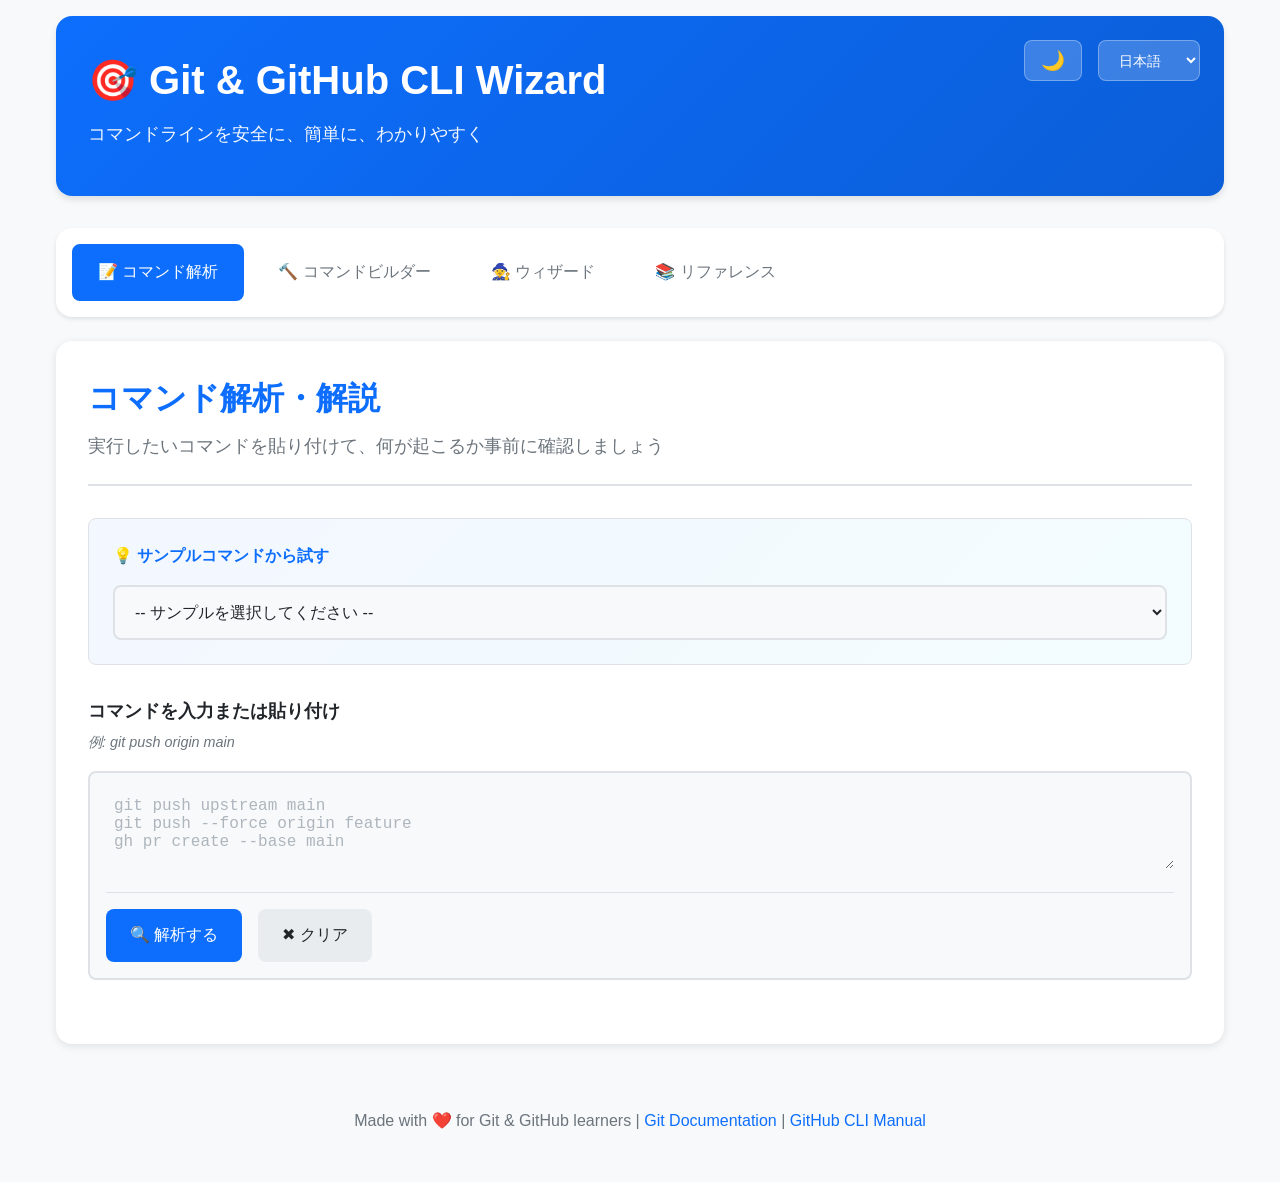
==== index.html @ 9a44020f "Add interactive filtering and navigation features - Implemented toggle button filters for command re" ====
<!DOCTYPE html>
<html lang="ja">
<head>
    <meta charset="UTF-8">
    <meta name="viewport" content="width=device-width, initial-scale=1.0">
    <meta name="description" content="Git & GitHub CLI の操作をビジュアルに学べるインタラクティブツール">
    <meta name="theme-color" content="#0d6efd">
    <meta name="apple-mobile-web-app-capable" content="yes">
    <meta name="apple-mobile-web-app-status-bar-style" content="default">
    <meta name="apple-mobile-web-app-title" content="Git Wizard">
    <title>Git & GitHub CLI Wizard - インタラクティブ学習ツール</title>
    <link rel="manifest" href="manifest.json">
    <link rel="stylesheet" href="css/styles.css">
</head>
<body>
    <div class="container">
        <!-- Header -->
        <header class="header">
            <h1>🎯 Git & GitHub CLI Wizard</h1>
            <p class="subtitle">コマンドラインを安全に、簡単に、わかりやすく</p>
            <div class="header-controls">
                <button id="themeToggle" class="icon-btn" title="ダークモード切替">🌙</button>
                <select id="languageSelect" class="lang-select">
                    <option value="ja">日本語</option>
                    <option value="en">English</option>
                </select>
            </div>
        </header>

        <!-- Tab Navigation -->
        <nav class="tabs">
            <button class="tab active" data-tab="analyzer">
                📝 コマンド解析
            </button>
            <button class="tab" data-tab="builder">
                🔨 コマンドビルダー
            </button>
            <button class="tab" data-tab="wizard">
                🧙 ウィザード
            </button>
            <button class="tab" data-tab="reference">
                📚 リファレンス
            </button>
        </nav>

        <!-- Content Sections -->
        <main class="main-content">
            <!-- Command Analyzer Section -->
            <section id="analyzer" class="tab-content active">
                <div class="section-header">
                    <h2>コマンド解析・解説</h2>
                    <p>実行したいコマンドを貼り付けて、何が起こるか事前に確認しましょう</p>
                </div>

                <!-- Sample Commands Selector -->
                <div class="sample-commands-section">
                    <label for="sampleCommandSelect" class="input-label">
                        <span class="label-text">💡 サンプルコマンドから試す</span>
                    </label>
                    <select id="sampleCommandSelect" class="select-input">
                        <option value="">-- サンプルを選択してください --</option>
                        <optgroup label="⚠️ 危険なコマンド（警告が表示されます）">
                            <option value="git push upstream main">git push upstream main（Fork元への誤Push）</option>
                            <option value="git push --force origin main">git push --force origin main（強制プッシュ）</option>
                            <option value="git reset --hard HEAD~5">git reset --hard HEAD~5（履歴の破壊）</option>
                            <option value="git clean -fdx">git clean -fdx（ファイルの削除）</option>
                            <option value="git push origin master --force">git push origin master --force（masterへの強制プッシュ）</option>
                        </optgroup>
                        <optgroup label="🟡 注意が必要なコマンド">
                            <option value="git commit --amend">git commit --amend（コミットの修正）</option>
                            <option value="git rebase -i HEAD~3">git rebase -i HEAD~3（履歴の書き換え）</option>
                            <option value="git push origin main">git push origin main（mainへのプッシュ）</option>
                            <option value="git merge feature-branch">git merge feature-branch（マージ）</option>
                        </optgroup>
                        <optgroup label="🟢 安全なコマンド">
                            <option value="git status">git status（状態確認）</option>
                            <option value="git log --oneline --graph">git log --oneline --graph（履歴表示）</option>
                            <option value="git diff">git diff（変更確認）</option>
                            <option value="git remote -v">git remote -v（リモート確認）</option>
                            <option value="git fetch origin">git fetch origin（リモート取得）</option>
                        </optgroup>
                        <optgroup label="🐙 GitHub CLI コマンド">
                            <option value="gh pr create --base main">gh pr create --base main（PR作成）</option>
                            <option value="gh pr list">gh pr list（PR一覧）</option>
                            <option value="gh repo fork owner/repo">gh repo fork owner/repo（リポジトリFork）</option>
                            <option value="gh issue create --title &quot;Bug&quot;">gh issue create --title "Bug"（Issue作成）</option>
                        </optgroup>
                        <optgroup label="🌿 ブランチ操作">
                            <option value="git checkout -b feature/new-feature">git checkout -b feature/new-feature（ブランチ作成）</option>
                            <option value="git switch main">git switch main（ブランチ切替）</option>
                            <option value="git branch -d old-feature">git branch -d old-feature（ブランチ削除）</option>
                            <option value="git branch -D unmerged-branch">git branch -D unmerged-branch（強制削除）</option>
                        </optgroup>
                        <optgroup label="🔄 リモート同期">
                            <option value="git pull origin main">git pull origin main（リモートから取得）</option>
                            <option value="git fetch upstream">git fetch upstream（Upstream取得）</option>
                            <option value="git merge upstream/main">git merge upstream/main（Upstreamマージ）</option>
                            <option value="git push origin feature-branch">git push origin feature-branch（ブランチプッシュ）</option>
                        </optgroup>
                    </select>
                </div>

                <div class="input-section">
                    <label for="commandInput" class="input-label">
                        <span class="label-text">コマンドを入力または貼り付け</span>
                        <span class="label-hint">例: git push origin main</span>
                    </label>
                    <div class="command-input-wrapper">
                        <textarea
                            id="commandInput"
                            class="command-input"
                            placeholder="git push upstream main&#10;git push --force origin feature&#10;gh pr create --base main"
                            rows="3"
                        ></textarea>
                        <div class="input-actions">
                            <button id="analyzeBtn" class="btn btn-primary">
                                🔍 解析する
                            </button>
                            <button id="clearBtn" class="btn btn-secondary">
                                ✖ クリア
                            </button>
                        </div>
                    </div>
                </div>

                <!-- Analysis Results -->
                <div id="analysisResults" class="analysis-results hidden">
                    <!-- Warning Section -->
                    <div id="warningSection" class="warning-section hidden">
                        <!-- Warnings will be dynamically inserted here -->
                    </div>

                    <!-- Explanation Section -->
                    <div id="explanationSection" class="explanation-section">
                        <h3>💡 コマンド解説</h3>
                        <div id="explanationContent" class="explanation-content">
                            <!-- Explanation will be dynamically inserted here -->
                        </div>
                    </div>

                    <!-- Danger Level -->
                    <div id="dangerSection" class="danger-section">
                        <h3>⚠️ 危険度評価</h3>
                        <div id="dangerContent" class="danger-content">
                            <!-- Danger level will be dynamically inserted here -->
                        </div>
                    </div>

                    <!-- Alternatives Section -->
                    <div id="alternativesSection" class="alternatives-section hidden">
                        <h3>✨ より良い方法</h3>
                        <div id="alternativesContent" class="alternatives-content">
                            <!-- Alternatives will be dynamically inserted here -->
                        </div>
                    </div>

                    <!-- Undo Section -->
                    <div id="undoSection" class="undo-section hidden">
                        <h3>↩️ 元に戻す方法</h3>
                        <div id="undoContent" class="undo-content">
                            <!-- Undo instructions will be dynamically inserted here -->
                        </div>
                    </div>
                </div>
            </section>

            <!-- Command Builder Section -->
            <section id="builder" class="tab-content">
                <div class="section-header">
                    <h2>コマンドビルダー</h2>
                    <p>やりたいことを選んで、必要な情報を入力するだけでコマンドを生成</p>
                </div>

                <div class="builder-section">
                    <!-- Quick Select Dropdown (従来のまま残す) -->
                    <div class="quick-select-section">
                        <h3>🚀 クイック選択</h3>
                        <p class="section-hint">よく使うコマンドを素早く生成</p>
                        <div class="scenario-selector">
                        <label for="scenarioSelect" class="input-label">
                            <span class="label-text">何をしたいですか？</span>
                        </label>
                        <select id="scenarioSelect" class="select-input">
                            <option value="">-- シナリオを選択 --</option>
                            <optgroup label="📁 リポジトリ操作">
                                <option value="init">新しいリポジトリを作成</option>
                                <option value="clone">リポジトリをクローン</option>
                                <option value="fork">リポジトリをフォーク</option>
                            </optgroup>
                            <optgroup label="💾 変更の保存">
                                <option value="add">ファイルをステージング</option>
                                <option value="commit">変更をコミット</option>
                                <option value="push">リモートにプッシュ</option>
                            </optgroup>
                            <optgroup label="🌿 ブランチ操作">
                                <option value="branch-create">新しいブランチを作成</option>
                                <option value="branch-switch">ブランチを切り替え</option>
                                <option value="branch-delete">ブランチを削除</option>
                                <option value="merge">ブランチをマージ</option>
                            </optgroup>
                            <optgroup label="🔄 同期・更新">
                                <option value="pull">リモートから取得</option>
                                <option value="fetch">変更を確認</option>
                                <option value="sync-fork">フォークを同期</option>
                            </optgroup>
                            <optgroup label="🔍 確認・調査">
                                <option value="status">現在の状態を確認</option>
                                <option value="log">コミット履歴を表示</option>
                                <option value="diff">変更内容を確認</option>
                                <option value="remote">リモートを確認</option>
                            </optgroup>
                            <optgroup label="🎯 GitHub操作 (gh)">
                                <option value="pr-create">Pull Requestを作成</option>
                                <option value="pr-list">Pull Requestを一覧表示</option>
                                <option value="issue-create">Issueを作成</option>
                                <option value="issue-list">Issueを一覧表示</option>
                            </optgroup>
                        </select>
                    </div>

                    <div id="parameterForm" class="parameter-form hidden">
                        <!-- Dynamic form fields will be inserted here -->
                    </div>

                    <div id="generatedCommand" class="generated-command hidden">
                        <h3>生成されたコマンド</h3>
                        <div class="command-output">
                            <code id="commandOutput"></code>
                            <button id="copyCommandBtn" class="btn btn-icon" title="コピー">
                                📋
                            </button>
                        </div>
                        <div class="command-explanation" id="builderExplanation">
                            <!-- Command explanation will be inserted here -->
                        </div>
                    </div>
                </div>
            </section>

            <!-- Wizard Section -->
            <section id="wizard" class="tab-content">
                <div class="section-header">
                    <h2>ステップバイステップ ウィザード</h2>
                    <p>初めてでも安心。順を追ってガイドします</p>
                </div>

                <div class="wizard-section">
                    <div class="wizard-selector">
                        <h3>学習コースを選択</h3>
                        <div class="wizard-cards">
                            <div class="wizard-card" data-wizard="first-repo">
                                <div class="wizard-icon">🎯</div>
                                <h4>初めてのリポジトリ</h4>
                                <p>リポジトリ作成から最初のプッシュまで</p>
                                <span class="difficulty beginner">初級</span>
                            </div>
                            <div class="wizard-card" data-wizard="branch-workflow">
                                <div class="wizard-icon">🌿</div>
                                <h4>ブランチワークフロー</h4>
                                <p>ブランチを使った開発の流れ</p>
                                <span class="difficulty intermediate">中級</span>
                            </div>
                            <div class="wizard-card" data-wizard="fork-contribute">
                                <div class="wizard-icon">🤝</div>
                                <h4>OSSコントリビュート</h4>
                                <p>Forkからプルリクエストまで</p>
                                <span class="difficulty intermediate">中級</span>
                            </div>
                            <div class="wizard-card" data-wizard="conflict-resolve">
                                <div class="wizard-icon">⚔️</div>
                                <h4>コンフリクト解決</h4>
                                <p>マージコンフリクトの対処法</p>
                                <span class="difficulty advanced">上級</span>
                            </div>
                        </div>
                    </div>

                    <div id="wizardContent" class="wizard-content hidden">
                        <!-- Wizard steps will be dynamically inserted here -->
                    </div>
                </div>
            </section>

            <!-- Reference Section -->
            <section id="reference" class="tab-content">
                <div class="section-header">
                    <h2>コマンドリファレンス</h2>
                    <p>よく使うコマンドをカテゴリ別に検索</p>
                </div>

                <div class="reference-section">
                    <div class="search-box">
                        <input
                            type="text"
                            id="referenceSearch"
                            class="search-input"
                            placeholder="コマンドを検索... (例: push, commit, branch)"
                        >
                        <span class="search-icon">🔍</span>
                    </div>

                    <!-- Filter Buttons -->
                    <div class="filter-section">
                        <div class="filter-group">
                            <h4>📂 カテゴリで絞り込み</h4>
                            <div class="filter-buttons" id="categoryFilters">
                                <button class="filter-btn active" data-category="all">すべて</button>
                                <button class="filter-btn" data-category="info">🔍 情報確認</button>
                                <button class="filter-btn" data-category="staging">📦 ステージング</button>
                                <button class="filter-btn" data-category="commit">💾 コミット</button>
                                <button class="filter-btn" data-category="remote">☁️ リモート</button>
                                <button class="filter-btn" data-category="branch">🌿 ブランチ</button>
                                <button class="filter-btn" data-category="history">📜 履歴操作</button>
                                <button class="filter-btn" data-category="github">🐙 GitHub</button>
                            </div>
                        </div>

                        <div class="filter-group">
                            <h4>⚠️ 危険度で絞り込み</h4>
                            <div class="filter-buttons" id="dangerFilters">
                                <button class="filter-btn active" data-danger="all">すべて</button>
                                <button class="filter-btn" data-danger="safe">🟢 安全</button>
                                <button class="filter-btn" data-danger="caution">🟡 注意</button>
                                <button class="filter-btn" data-danger="warning">🔴 危険</button>
                                <button class="filter-btn" data-danger="critical">⛔ 非常に危険</button>
                            </div>
                        </div>
                    </div>

                    <div id="referenceContent" class="reference-content">
                        <!-- Reference content will be dynamically inserted here -->
                    </div>
                </div>
            </section>
        </main>

        <!-- Footer -->
        <footer class="footer">
            <p>
                Made with ❤️ for Git & GitHub learners |
                <a href="https://git-scm.com/doc" target="_blank">Git Documentation</a> |
                <a href="https://cli.github.com/manual/" target="_blank">GitHub CLI Manual</a>
            </p>
        </footer>
    </div>

    <!-- Scroll to Top Button -->
    <button id="scrollToTopBtn" class="scroll-to-top" title="トップへ戻る">
        ↑
    </button>

    <!-- Scripts -->
    <script src="js/command-database.js"></script>
    <script src="js/command-analyzer.js"></script>
    <script src="js/wizard-data.js"></script>
    <script src="js/git-github-concepts.js"></script>
    <script src="js/app.js"></script>

    <!-- Service Worker Registration -->
    <script>
        // Service Worker registration for PWA
        if ('serviceWorker' in navigator) {
            window.addEventListener('load', () => {
                navigator.serviceWorker.register('/service-worker.js')
                    .then((registration) => {
                        console.log('[PWA] Service Worker registered successfully:', registration.scope);
                    })
                    .catch((error) => {
                        console.log('[PWA] Service Worker registration failed:', error);
                    });
            });
        }
    </script>
</body>
</html>
---- css/styles.css ----
/* =====================================
   CSS Variables & Theme
   ===================================== */
:root {
    /* Light Theme Colors */
    --bg-primary: #ffffff;
    --bg-secondary: #f8f9fa;
    --bg-tertiary: #e9ecef;
    --text-primary: #212529;
    --text-secondary: #6c757d;
    --text-tertiary: #adb5bd;
    --border-color: #dee2e6;
    --shadow: rgba(0, 0, 0, 0.1);

    /* Accent Colors */
    --color-primary: #0d6efd;
    --color-primary-hover: #0b5ed7;
    --color-success: #198754;
    --color-warning: #ffc107;
    --color-danger: #dc3545;
    --color-info: #0dcaf0;

    /* Danger Levels */
    --danger-safe: #d1e7dd;
    --danger-safe-border: #198754;
    --danger-caution: #fff3cd;
    --danger-caution-border: #ffc107;
    --danger-warning: #f8d7da;
    --danger-warning-border: #dc3545;
    --danger-critical: #f8d7da;
    --danger-critical-border: #842029;

    /* Spacing */
    --spacing-xs: 0.25rem;
    --spacing-sm: 0.5rem;
    --spacing-md: 1rem;
    --spacing-lg: 1.5rem;
    --spacing-xl: 2rem;
    --spacing-xxl: 3rem;

    /* Border Radius */
    --radius-sm: 0.25rem;
    --radius-md: 0.5rem;
    --radius-lg: 1rem;

    /* Transitions */
    --transition-fast: 0.15s ease;
    --transition-normal: 0.3s ease;
}

/* Dark Theme */
body.dark-theme {
    --bg-primary: #1a1a1a;
    --bg-secondary: #2d2d2d;
    --bg-tertiary: #404040;
    --text-primary: #f8f9fa;
    --text-secondary: #adb5bd;
    --text-tertiary: #6c757d;
    --border-color: #495057;
    --shadow: rgba(0, 0, 0, 0.3);

    --danger-safe: #1a3d2e;
    --danger-caution: #3d3420;
    --danger-warning: #3d2026;
    --danger-critical: #4a1a1a;
}

/* =====================================
   Base Styles
   ===================================== */
* {
    margin: 0;
    padding: 0;
    box-sizing: border-box;
}

body {
    font-family: -apple-system, BlinkMacSystemFont, 'Segoe UI', 'Roboto', 'Oxygen',
        'Ubuntu', 'Cantarell', 'Fira Sans', 'Droid Sans', 'Helvetica Neue', sans-serif;
    background-color: var(--bg-secondary);
    color: var(--text-primary);
    line-height: 1.6;
    transition: background-color var(--transition-normal), color var(--transition-normal);
}

/* =====================================
   Layout
   ===================================== */
.container {
    max-width: 1200px;
    margin: 0 auto;
    padding: var(--spacing-md);
}

/* =====================================
   Header
   ===================================== */
.header {
    background: linear-gradient(135deg, var(--color-primary) 0%, #0b5ed7 100%);
    color: white;
    padding: var(--spacing-xl);
    border-radius: var(--radius-lg);
    margin-bottom: var(--spacing-xl);
    box-shadow: 0 4px 6px var(--shadow);
    position: relative;
}

.header h1 {
    font-size: 2.5rem;
    margin-bottom: var(--spacing-sm);
    font-weight: 700;
}

.subtitle {
    font-size: 1.1rem;
    opacity: 0.95;
    margin-bottom: var(--spacing-md);
}

.header-controls {
    position: absolute;
    top: var(--spacing-lg);
    right: var(--spacing-lg);
    display: flex;
    gap: var(--spacing-md);
}

.icon-btn {
    background: rgba(255, 255, 255, 0.2);
    border: 1px solid rgba(255, 255, 255, 0.3);
    color: white;
    padding: var(--spacing-sm) var(--spacing-md);
    border-radius: var(--radius-md);
    cursor: pointer;
    font-size: 1.2rem;
    transition: all var(--transition-fast);
}

.icon-btn:hover {
    background: rgba(255, 255, 255, 0.3);
    transform: scale(1.05);
}

.lang-select {
    background: rgba(255, 255, 255, 0.2);
    border: 1px solid rgba(255, 255, 255, 0.3);
    color: white;
    padding: var(--spacing-sm) var(--spacing-md);
    border-radius: var(--radius-md);
    cursor: pointer;
    font-size: 0.9rem;
}

/* =====================================
   Tabs Navigation
   ===================================== */
.tabs {
    display: flex;
    gap: var(--spacing-sm);
    background-color: var(--bg-primary);
    padding: var(--spacing-md);
    border-radius: var(--radius-lg);
    margin-bottom: var(--spacing-lg);
    overflow-x: auto;
    box-shadow: 0 2px 4px var(--shadow);
}

.tab {
    background: transparent;
    border: 2px solid transparent;
    color: var(--text-secondary);
    padding: var(--spacing-md) var(--spacing-lg);
    border-radius: var(--radius-md);
    cursor: pointer;
    font-size: 1rem;
    font-weight: 500;
    transition: all var(--transition-fast);
    white-space: nowrap;
}

.tab:hover {
    background-color: var(--bg-secondary);
    color: var(--text-primary);
}

.tab.active {
    background-color: var(--color-primary);
    color: white;
    border-color: var(--color-primary);
}

/* =====================================
   Main Content
   ===================================== */
.main-content {
    background-color: var(--bg-primary);
    border-radius: var(--radius-lg);
    padding: var(--spacing-xl);
    box-shadow: 0 2px 8px var(--shadow);
    min-height: 500px;
}

.tab-content {
    display: none;
}

.tab-content.active {
    display: block;
    animation: fadeIn 0.3s ease;
}

@keyframes fadeIn {
    from {
        opacity: 0;
        transform: translateY(10px);
    }
    to {
        opacity: 1;
        transform: translateY(0);
    }
}

.section-header {
    margin-bottom: var(--spacing-xl);
    border-bottom: 2px solid var(--border-color);
    padding-bottom: var(--spacing-lg);
}

.section-header h2 {
    font-size: 2rem;
    margin-bottom: var(--spacing-sm);
    color: var(--color-primary);
}

.section-header p {
    color: var(--text-secondary);
    font-size: 1.1rem;
}

/* =====================================
   Sample Commands Section
   ===================================== */
.sample-commands-section {
    margin-bottom: var(--spacing-xl);
    padding: var(--spacing-lg);
    background: linear-gradient(135deg, rgba(13, 110, 253, 0.05), rgba(13, 202, 240, 0.05));
    border-radius: var(--radius-md);
    border: 1px solid var(--border-color);
}

.sample-commands-section .input-label {
    margin-bottom: var(--spacing-md);
}

.sample-commands-section .label-text {
    font-size: 1rem;
    color: var(--color-primary);
}

/* =====================================
   Input Section
   ===================================== */
.input-section {
    margin-bottom: var(--spacing-xl);
}

.input-label {
    display: block;
    margin-bottom: var(--spacing-md);
}

.label-text {
    font-weight: 600;
    font-size: 1.1rem;
    color: var(--text-primary);
    display: block;
    margin-bottom: var(--spacing-xs);
}

.label-hint {
    font-size: 0.9rem;
    color: var(--text-secondary);
    font-style: italic;
}

.command-input-wrapper {
    background-color: var(--bg-secondary);
    border: 2px solid var(--border-color);
    border-radius: var(--radius-md);
    padding: var(--spacing-md);
    transition: border-color var(--transition-fast);
}

.command-input-wrapper:focus-within {
    border-color: var(--color-primary);
    box-shadow: 0 0 0 3px rgba(13, 110, 253, 0.1);
}

.command-input {
    width: 100%;
    background: transparent;
    border: none;
    color: var(--text-primary);
    font-family: 'Courier New', monospace;
    font-size: 1rem;
    resize: vertical;
    outline: none;
    padding: var(--spacing-sm);
    min-height: 80px;
}

.command-input::placeholder {
    color: var(--text-tertiary);
}

.input-actions {
    display: flex;
    gap: var(--spacing-md);
    margin-top: var(--spacing-md);
    padding-top: var(--spacing-md);
    border-top: 1px solid var(--border-color);
}

/* =====================================
   Buttons
   ===================================== */
.btn {
    padding: var(--spacing-md) var(--spacing-lg);
    border: none;
    border-radius: var(--radius-md);
    font-size: 1rem;
    font-weight: 500;
    cursor: pointer;
    transition: all var(--transition-fast);
    display: inline-flex;
    align-items: center;
    gap: var(--spacing-sm);
}

.btn-primary {
    background-color: var(--color-primary);
    color: white;
}

.btn-primary:hover {
    background-color: var(--color-primary-hover);
    transform: translateY(-2px);
    box-shadow: 0 4px 8px var(--shadow);
}

.btn-secondary {
    background-color: var(--bg-tertiary);
    color: var(--text-primary);
}

.btn-secondary:hover {
    background-color: var(--border-color);
}

.btn-icon {
    padding: var(--spacing-sm);
    background: transparent;
    border: 1px solid var(--border-color);
}

.btn-icon:hover {
    background-color: var(--bg-secondary);
}

/* =====================================
   Analysis Results
   ===================================== */
.analysis-results {
    animation: slideDown 0.4s ease;
}

@keyframes slideDown {
    from {
        opacity: 0;
        max-height: 0;
    }
    to {
        opacity: 1;
        max-height: 2000px;
    }
}

.hidden {
    display: none !important;
}

/* Warning Section */
.warning-section {
    margin-bottom: var(--spacing-xl);
}

.warning-box {
    padding: var(--spacing-lg);
    border-radius: var(--radius-md);
    border-left: 4px solid;
    margin-bottom: var(--spacing-md);
    animation: pulse 0.5s ease;
}

@keyframes pulse {
    0%, 100% {
        transform: scale(1);
    }
    50% {
        transform: scale(1.02);
    }
}

.warning-critical {
    background-color: var(--danger-critical);
    border-color: var(--danger-critical-border);
}

.warning-high {
    background-color: var(--danger-warning);
    border-color: var(--danger-warning-border);
}

.warning-medium {
    background-color: var(--danger-caution);
    border-color: var(--danger-caution-border);
}

.warning-box-header {
    display: flex;
    align-items: center;
    gap: var(--spacing-md);
    font-size: 1.3rem;
    font-weight: 700;
    margin-bottom: var(--spacing-md);
}

.warning-icon {
    font-size: 2rem;
}

.warning-content {
    margin-left: 3rem;
}

.warning-content p {
    margin-bottom: var(--spacing-sm);
}

.warning-list {
    margin: var(--spacing-md) 0;
    padding-left: var(--spacing-lg);
}

.warning-list li {
    margin-bottom: var(--spacing-sm);
}

/* Explanation Section */
.explanation-section,
.danger-section,
.alternatives-section,
.undo-section {
    background-color: var(--bg-secondary);
    padding: var(--spacing-lg);
    border-radius: var(--radius-md);
    margin-bottom: var(--spacing-lg);
}

.explanation-section h3,
.danger-section h3,
.alternatives-section h3,
.undo-section h3 {
    margin-bottom: var(--spacing-md);
    color: var(--color-primary);
    font-size: 1.3rem;
}

.command-breakdown {
    display: flex;
    flex-direction: column;
    gap: var(--spacing-md);
}

.command-part {
    display: flex;
    gap: var(--spacing-md);
    padding: var(--spacing-md);
    background-color: var(--bg-primary);
    border-radius: var(--radius-sm);
    border-left: 3px solid var(--color-info);
}

.command-part-name {
    font-family: 'Courier New', monospace;
    font-weight: 700;
    color: var(--color-primary);
    min-width: 150px;
}

.command-part-desc {
    flex: 1;
    color: var(--text-primary);
}

/* Danger Level */
.danger-badge {
    display: inline-flex;
    align-items: center;
    gap: var(--spacing-sm);
    padding: var(--spacing-sm) var(--spacing-lg);
    border-radius: var(--radius-md);
    font-weight: 600;
    font-size: 1.1rem;
    margin-bottom: var(--spacing-md);
}

.danger-safe {
    background-color: var(--danger-safe);
    color: var(--danger-safe-border);
}

.danger-caution {
    background-color: var(--danger-caution);
    color: #856404;
}

.danger-high {
    background-color: var(--danger-warning);
    color: #842029;
}

.danger-critical {
    background-color: var(--danger-critical);
    color: var(--danger-critical-border);
}

/* Alternative Commands */
.alternative-cmd {
    background-color: var(--bg-primary);
    padding: var(--spacing-md);
    border-radius: var(--radius-sm);
    margin-bottom: var(--spacing-md);
    border: 1px solid var(--border-color);
}

.alternative-cmd code {
    display: block;
    font-family: 'Courier New', monospace;
    background-color: var(--bg-secondary);
    padding: var(--spacing-sm);
    border-radius: var(--radius-sm);
    margin: var(--spacing-sm) 0;
    color: var(--color-success);
    font-size: 1rem;
}

.alternative-cmd p {
    margin-top: var(--spacing-sm);
    color: var(--text-secondary);
}

/* =====================================
   Command Builder
   ===================================== */
.select-input {
    width: 100%;
    padding: var(--spacing-md);
    border: 2px solid var(--border-color);
    border-radius: var(--radius-md);
    background-color: var(--bg-secondary);
    color: var(--text-primary);
    font-size: 1rem;
    cursor: pointer;
    transition: border-color var(--transition-fast);
}

.select-input:focus {
    outline: none;
    border-color: var(--color-primary);
    box-shadow: 0 0 0 3px rgba(13, 110, 253, 0.1);
}

.parameter-form {
    margin-top: var(--spacing-xl);
    background-color: var(--bg-secondary);
    padding: var(--spacing-lg);
    border-radius: var(--radius-md);
}

.form-group {
    margin-bottom: var(--spacing-lg);
}

.form-group label {
    display: block;
    font-weight: 600;
    margin-bottom: var(--spacing-sm);
    color: var(--text-primary);
}

.form-input {
    width: 100%;
    padding: var(--spacing-md);
    border: 2px solid var(--border-color);
    border-radius: var(--radius-md);
    background-color: var(--bg-primary);
    color: var(--text-primary);
    font-size: 1rem;
    transition: border-color var(--transition-fast);
}

.form-input:focus {
    outline: none;
    border-color: var(--color-primary);
    box-shadow: 0 0 0 3px rgba(13, 110, 253, 0.1);
}

.form-hint {
    font-size: 0.9rem;
    color: var(--text-secondary);
    margin-top: var(--spacing-xs);
    font-style: italic;
}

.generated-command {
    margin-top: var(--spacing-xl);
    background: linear-gradient(135deg, #f8f9fa 0%, #e9ecef 100%);
    padding: var(--spacing-lg);
    border-radius: var(--radius-md);
    border: 2px solid var(--color-success);
}

body.dark-theme .generated-command {
    background: linear-gradient(135deg, #2d2d2d 0%, #404040 100%);
}

.generated-command h3 {
    color: var(--color-success);
    margin-bottom: var(--spacing-md);
}

.command-output {
    display: flex;
    align-items: center;
    gap: var(--spacing-md);
    background-color: var(--bg-primary);
    padding: var(--spacing-md);
    border-radius: var(--radius-sm);
    margin-bottom: var(--spacing-md);
    border: 1px solid var(--border-color);
}

.command-output code {
    flex: 1;
    font-family: 'Courier New', monospace;
    color: var(--color-primary);
    font-size: 1.1rem;
    font-weight: 600;
}

.command-explanation {
    color: var(--text-secondary);
    line-height: 1.8;
}

/* =====================================
   Wizard
   ===================================== */
.wizard-cards {
    display: grid;
    grid-template-columns: repeat(auto-fit, minmax(250px, 1fr));
    gap: var(--spacing-lg);
    margin-top: var(--spacing-lg);
}

.wizard-card {
    background-color: var(--bg-secondary);
    padding: var(--spacing-lg);
    border-radius: var(--radius-md);
    border: 2px solid var(--border-color);
    cursor: pointer;
    transition: all var(--transition-fast);
    text-align: center;
}

.wizard-card:hover {
    border-color: var(--color-primary);
    transform: translateY(-4px);
    box-shadow: 0 6px 12px var(--shadow);
}

.wizard-icon {
    font-size: 3rem;
    margin-bottom: var(--spacing-md);
}

.wizard-card h4 {
    margin-bottom: var(--spacing-sm);
    color: var(--text-primary);
}

.wizard-card p {
    color: var(--text-secondary);
    font-size: 0.9rem;
    margin-bottom: var(--spacing-md);
}

.difficulty {
    display: inline-block;
    padding: var(--spacing-xs) var(--spacing-md);
    border-radius: var(--radius-sm);
    font-size: 0.8rem;
    font-weight: 600;
}

.difficulty.beginner {
    background-color: var(--danger-safe);
    color: var(--danger-safe-border);
}

.difficulty.intermediate {
    background-color: var(--danger-caution);
    color: #856404;
}

.difficulty.advanced {
    background-color: var(--danger-warning);
    color: #842029;
}

/* Wizard Content */
.wizard-content {
    animation: fadeIn 0.3s ease;
}

.wizard-header {
    margin-bottom: var(--spacing-xl);
    padding-bottom: var(--spacing-lg);
    border-bottom: 2px solid var(--border-color);
}

.wizard-header h2 {
    color: var(--color-primary);
    margin: var(--spacing-md) 0;
}

.wizard-progress {
    margin-top: var(--spacing-md);
}

.progress-bar {
    width: 100%;
    height: 10px;
    background-color: var(--bg-tertiary);
    border-radius: var(--radius-sm);
    overflow: hidden;
}

.progress-fill {
    height: 100%;
    background: linear-gradient(90deg, var(--color-primary), var(--color-info));
    transition: width 0.3s ease;
}

.progress-text {
    text-align: center;
    margin-top: var(--spacing-sm);
    color: var(--text-secondary);
    font-size: 0.9rem;
}

.wizard-step {
    background-color: var(--bg-secondary);
    padding: var(--spacing-xl);
    border-radius: var(--radius-md);
}

.wizard-step h3 {
    color: var(--color-primary);
    margin-bottom: var(--spacing-lg);
    font-size: 1.8rem;
}

.wizard-step-content {
    line-height: 1.8;
    margin-bottom: var(--spacing-lg);
}

.wizard-step-content h3 {
    margin-top: var(--spacing-lg);
    margin-bottom: var(--spacing-md);
    font-size: 1.4rem;
}

.wizard-step-content h4 {
    margin-top: var(--spacing-md);
    margin-bottom: var(--spacing-sm);
    font-size: 1.2rem;
    color: var(--text-primary);
}

.wizard-step-content ul,
.wizard-step-content ol {
    margin-left: var(--spacing-xl);
    margin-bottom: var(--spacing-md);
}

.wizard-step-content li {
    margin-bottom: var(--spacing-sm);
}

.wizard-commands {
    margin: var(--spacing-lg) 0;
}

.wizard-command {
    background-color: var(--bg-primary);
    padding: var(--spacing-md);
    border-radius: var(--radius-sm);
    margin-bottom: var(--spacing-md);
    border-left: 3px solid var(--color-info);
    transition: all var(--transition-fast);
}

.wizard-command.highlight {
    border-left-color: var(--color-primary);
    border-left-width: 4px;
    background: linear-gradient(90deg, rgba(13, 110, 253, 0.05), transparent);
}

.wizard-command code {
    display: block;
    font-family: 'Courier New', monospace;
    color: var(--color-primary);
    font-size: 1.1rem;
    font-weight: 600;
    margin-bottom: var(--spacing-sm);
    word-wrap: break-word;
}

.wizard-command p {
    color: var(--text-secondary);
    margin: 0;
}

.wizard-choices {
    display: grid;
    grid-template-columns: repeat(auto-fit, minmax(300px, 1fr));
    gap: var(--spacing-lg);
    margin: var(--spacing-lg) 0;
}

.wizard-choice {
    background-color: var(--bg-primary);
    padding: var(--spacing-lg);
    border-radius: var(--radius-md);
    border: 2px solid var(--border-color);
}

.wizard-choice h4 {
    color: var(--color-primary);
    margin-bottom: var(--spacing-md);
}

.info-box, .tip-box, .warning-box, .error-box, .success-box {
    padding: var(--spacing-md);
    border-radius: var(--radius-sm);
    margin: var(--spacing-md) 0;
    border-left: 4px solid;
}

.info-box {
    background-color: rgba(13, 202, 240, 0.1);
    border-left-color: var(--color-info);
}

.tip-box {
    background-color: rgba(25, 135, 84, 0.1);
    border-left-color: var(--color-success);
}

.warning-box {
    background-color: rgba(255, 193, 7, 0.1);
    border-left-color: var(--color-warning);
}

.error-box {
    background-color: rgba(220, 53, 69, 0.1);
    border-left-color: var(--color-danger);
}

.success-box {
    background-color: rgba(25, 135, 84, 0.1);
    border-left-color: var(--color-success);
}

.wizard-note {
    background-color: rgba(13, 202, 240, 0.1);
    padding: var(--spacing-md);
    border-radius: var(--radius-sm);
    border-left: 4px solid var(--color-info);
    margin: var(--spacing-md) 0;
}

.wizard-diagram, .wizard-verification, .wizard-expected, .wizard-alternative {
    background-color: var(--bg-primary);
    padding: var(--spacing-md);
    border-radius: var(--radius-sm);
    margin: var(--spacing-md) 0;
}

.wizard-diagram pre {
    font-family: monospace;
    font-size: 0.9rem;
    line-height: 1.4;
    overflow-x: auto;
}

.wizard-expected pre {
    background-color: var(--bg-secondary);
    padding: var(--spacing-sm);
    border-radius: var(--radius-sm);
    overflow-x: auto;
    font-size: 0.9rem;
}

.workflow-diagram, .flow-diagram {
    margin: var(--spacing-md) 0;
    text-align: center;
}

.flow-step {
    display: inline-block;
    padding: var(--spacing-sm) var(--spacing-md);
    background-color: var(--bg-tertiary);
    border-radius: var(--radius-sm);
    margin: 0 var(--spacing-xs);
}

.flow-step.active {
    background-color: var(--color-primary);
    color: white;
}

.flow-arrow {
    display: inline-block;
    margin: 0 var(--spacing-xs);
    color: var(--text-tertiary);
}

.wizard-navigation {
    display: flex;
    justify-content: space-between;
    gap: var(--spacing-md);
    margin-top: var(--spacing-xl);
    padding-top: var(--spacing-lg);
    border-top: 2px solid var(--border-color);
}

.wizard-navigation .btn {
    flex: 1;
}

.wizard-completion {
    text-align: center;
    padding: var(--spacing-xxl);
}

.completion-icon {
    font-size: 5rem;
    margin-bottom: var(--spacing-lg);
    animation: bounce 0.6s ease;
}

@keyframes bounce {
    0%, 100% { transform: translateY(0); }
    50% { transform: translateY(-20px); }
}

.wizard-completion h2 {
    color: var(--color-success);
    margin-bottom: var(--spacing-md);
}

.completion-actions {
    display: flex;
    gap: var(--spacing-md);
    justify-content: center;
    margin-top: var(--spacing-xl);
}

.code-block {
    background-color: var(--bg-primary);
    padding: var(--spacing-md);
    border-radius: var(--radius-sm);
    margin: var(--spacing-md) 0;
    border-left: 3px solid var(--color-info);
}

.code-block code {
    display: block;
    font-family: 'Courier New', monospace;
    color: var(--color-primary);
    margin-bottom: var(--spacing-xs);
}

/* =====================================
   Reference
   ===================================== */
.search-box {
    position: relative;
    margin-bottom: var(--spacing-lg);
}

/* Filter Section */
.filter-section {
    margin-bottom: var(--spacing-xl);
    padding: var(--spacing-lg);
    background-color: var(--bg-secondary);
    border-radius: var(--radius-md);
}

.filter-group {
    margin-bottom: var(--spacing-lg);
}

.filter-group:last-child {
    margin-bottom: 0;
}

.filter-group h4 {
    margin-bottom: var(--spacing-md);
    color: var(--text-primary);
    font-size: 1rem;
}

.filter-buttons {
    display: flex;
    flex-wrap: wrap;
    gap: var(--spacing-sm);
}

.filter-btn {
    padding: var(--spacing-sm) var(--spacing-md);
    border: 2px solid var(--border-color);
    border-radius: var(--radius-md);
    background-color: var(--bg-primary);
    color: var(--text-secondary);
    font-size: 0.9rem;
    font-weight: 500;
    cursor: pointer;
    transition: all var(--transition-fast);
    white-space: nowrap;
}

.filter-btn:hover {
    border-color: var(--color-primary);
    color: var(--color-primary);
    transform: translateY(-2px);
}

.filter-btn.active {
    background-color: var(--color-primary);
    border-color: var(--color-primary);
    color: white;
}

.filter-btn.active:hover {
    background-color: var(--color-primary-hover);
    transform: translateY(0);
}

.search-input {
    width: 100%;
    padding: var(--spacing-md) var(--spacing-md) var(--spacing-md) 3rem;
    border: 2px solid var(--border-color);
    border-radius: var(--radius-md);
    background-color: var(--bg-secondary);
    color: var(--text-primary);
    font-size: 1.1rem;
    transition: border-color var(--transition-fast);
}

.search-input:focus {
    outline: none;
    border-color: var(--color-primary);
    box-shadow: 0 0 0 3px rgba(13, 110, 253, 0.1);
}

.search-icon {
    position: absolute;
    left: var(--spacing-md);
    top: 50%;
    transform: translateY(-50%);
    font-size: 1.3rem;
    color: var(--text-tertiary);
}

.reference-content {
    display: grid;
    gap: var(--spacing-lg);
}

.reference-card {
    background-color: var(--bg-secondary);
    padding: var(--spacing-lg);
    border-radius: var(--radius-md);
    border-left: 4px solid var(--color-primary);
}

.reference-card h4 {
    color: var(--color-primary);
    margin-bottom: var(--spacing-sm);
    font-size: 1.2rem;
}

.reference-card code {
    display: inline-block;
    background-color: var(--bg-primary);
    padding: var(--spacing-xs) var(--spacing-sm);
    border-radius: var(--radius-sm);
    font-family: 'Courier New', monospace;
    color: var(--color-success);
    margin: var(--spacing-xs) 0;
}

.reference-card p {
    color: var(--text-secondary);
    margin-top: var(--spacing-sm);
}

/* =====================================
   Footer
   ===================================== */
.footer {
    text-align: center;
    padding: var(--spacing-xl);
    color: var(--text-secondary);
    margin-top: var(--spacing-xl);
}

.footer a {
    color: var(--color-primary);
    text-decoration: none;
    transition: color var(--transition-fast);
}

.footer a:hover {
    color: var(--color-primary-hover);
    text-decoration: underline;
}

/* =====================================
   Responsive Design
   ===================================== */
@media (max-width: 768px) {
    .header h1 {
        font-size: 1.8rem;
    }

    .header-controls {
        position: static;
        margin-top: var(--spacing-md);
    }

    .tabs {
        flex-wrap: nowrap;
        overflow-x: auto;
    }

    .main-content {
        padding: var(--spacing-md);
    }

    .section-header h2 {
        font-size: 1.5rem;
    }

    .wizard-cards {
        grid-template-columns: 1fr;
    }

    .input-actions {
        flex-direction: column;
    }

    .btn {
        width: 100%;
        justify-content: center;
    }
}

@media (max-width: 480px) {
    .container {
        padding: var(--spacing-sm);
    }

    .header {
        padding: var(--spacing-lg);
    }

    .header h1 {
        font-size: 1.5rem;
    }
}

/* =====================================
   Utility Classes
   ===================================== */
.text-center {
    text-align: center;
}

.mt-1 { margin-top: var(--spacing-sm); }
.mt-2 { margin-top: var(--spacing-md); }
.mt-3 { margin-top: var(--spacing-lg); }

.mb-1 { margin-bottom: var(--spacing-sm); }
.mb-2 { margin-bottom: var(--spacing-md); }
.mb-3 { margin-bottom: var(--spacing-lg); }

/* =====================================
   Scroll to Top Button
   ===================================== */
.scroll-to-top {
    position: fixed;
    bottom: 2rem;
    right: 2rem;
    width: 3rem;
    height: 3rem;
    border-radius: 50%;
    background: var(--color-primary);
    color: white;
    border: none;
    font-size: 1.5rem;
    font-weight: bold;
    cursor: pointer;
    box-shadow: 0 4px 12px rgba(0, 0, 0, 0.15);
    opacity: 0;
    visibility: hidden;
    transform: translateY(10px);
    transition: all var(--transition-normal);
    z-index: 1000;
}

.scroll-to-top.visible {
    opacity: 1;
    visibility: visible;
    transform: translateY(0);
}

.scroll-to-top:hover {
    background: var(--color-primary-dark);
    transform: translateY(-3px);
    box-shadow: 0 6px 16px rgba(0, 0, 0, 0.2);
}

.scroll-to-top:active {
    transform: translateY(-1px);
}

/* =====================================
   Related Items Section
   ===================================== */
.related-items {
    margin-top: var(--spacing-xl);
    padding: var(--spacing-lg);
    background: linear-gradient(135deg, #667eea 0%, #764ba2 100%);
    border-radius: var(--radius-lg);
    color: white;
    animation: slideUp var(--transition-normal) ease-out;
}

.related-items.hidden {
    display: none;
}

.related-items h3 {
    margin: 0 0 var(--spacing-md) 0;
    font-size: 1.3rem;
}

#relatedItemsContent {
    display: grid;
    grid-template-columns: repeat(auto-fit, minmax(250px, 1fr));
    gap: var(--spacing-md);
}

.related-card {
    background: rgba(255, 255, 255, 0.1);
    backdrop-filter: blur(10px);
    padding: var(--spacing-md);
    border-radius: var(--radius-md);
    border: 1px solid rgba(255, 255, 255, 0.2);
    transition: all var(--transition-fast);
}

.related-card:hover {
    background: rgba(255, 255, 255, 0.15);
    transform: translateY(-2px);
}

.related-card h5 {
    margin: 0 0 var(--spacing-sm) 0;
    font-size: 1.1rem;
}

.related-card p {
    margin: 0 0 var(--spacing-md) 0;
    font-size: 0.9rem;
    opacity: 0.9;
}

.btn-link {
    background: none;
    border: none;
    color: white;
    font-size: 0.9rem;
    cursor: pointer;
    padding: 0;
    text-decoration: underline;
    transition: opacity var(--transition-fast);
}

.btn-link:hover {
    opacity: 0.8;
}

@keyframes slideUp {
    from {
        opacity: 0;
        transform: translateY(20px);
    }
    to {
        opacity: 1;
        transform: translateY(0);
    }
}

/* Mobile adjustments for scroll to top button */
@media (max-width: 768px) {
    .scroll-to-top {
        bottom: 1rem;
        right: 1rem;
        width: 2.5rem;
        height: 2.5rem;
        font-size: 1.2rem;
    }

    .related-items {
        padding: var(--spacing-md);
    }

    #relatedItemsContent {
        grid-template-columns: 1fr;
    }
}
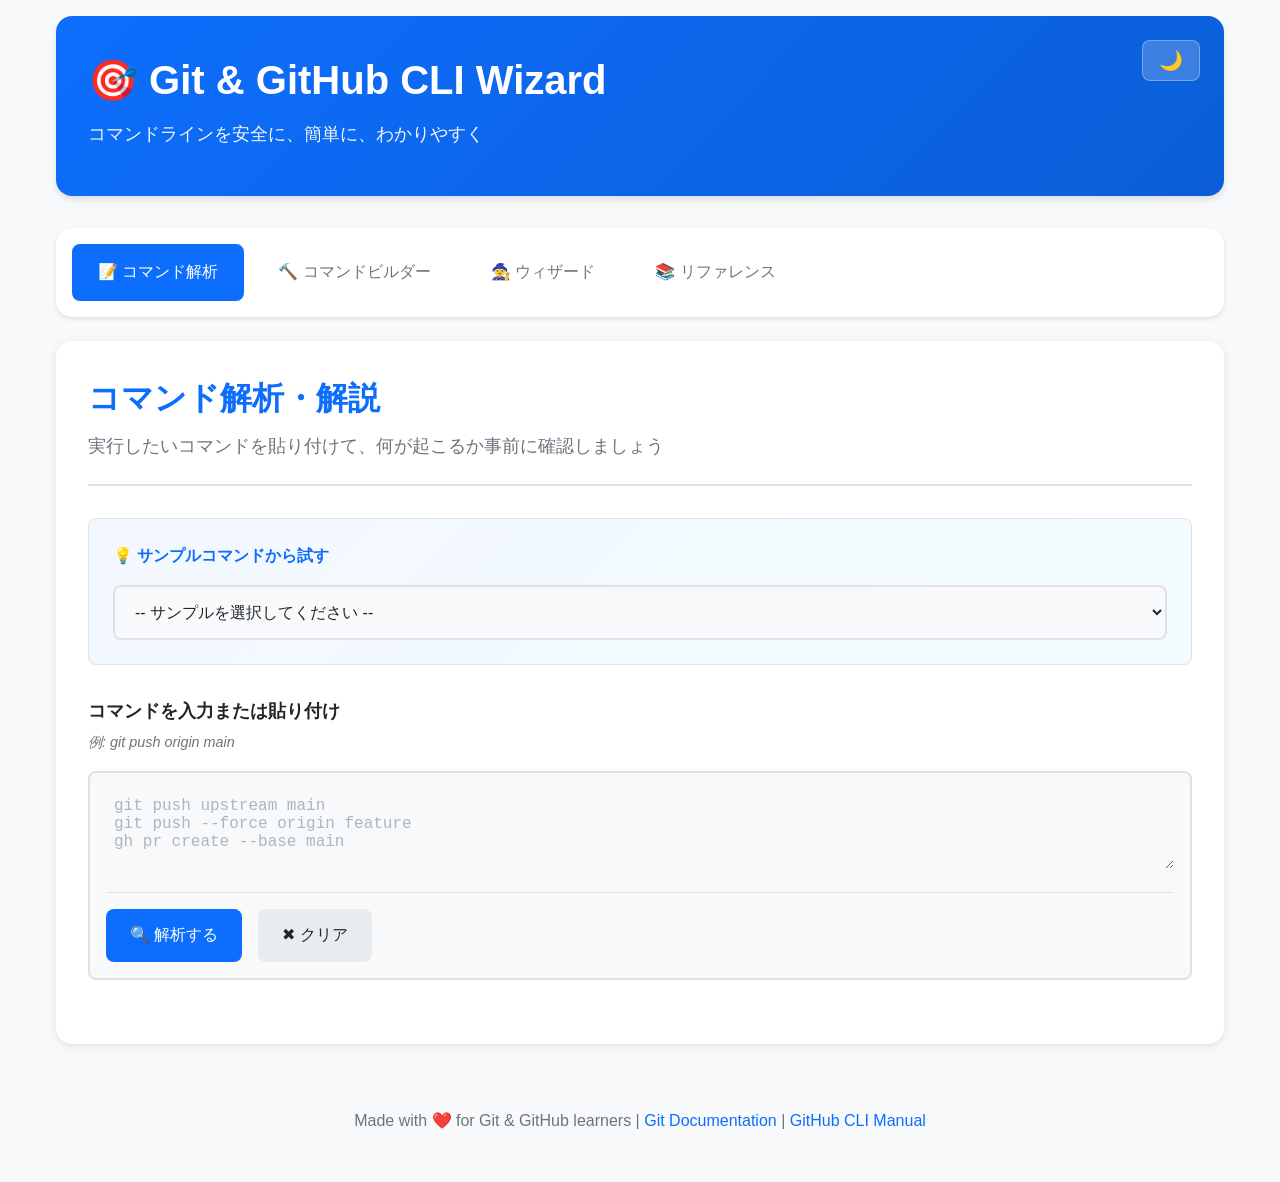
==== commit 556fb87a: "Remove language selector (Japanese only)" ====
--- a/index.html
+++ b/index.html
@@ -20,10 +20,6 @@
             <p class="subtitle">コマンドラインを安全に、簡単に、わかりやすく</p>
             <div class="header-controls">
                 <button id="themeToggle" class="icon-btn" title="ダークモード切替">🌙</button>
-                <select id="languageSelect" class="lang-select">
-                    <option value="ja">日本語</option>
-                    <option value="en">English</option>
-                </select>
             </div>
         </header>
 
@@ -215,7 +211,181 @@
                                 <option value="issue-create">Issueを作成</option>
                                 <option value="issue-list">Issueを一覧表示</option>
                             </optgroup>
+                            <optgroup label="🔗 Git & GitHub連携">
+                                <option value="github-to-local">GitHubからローカルへクローン</option>
+                                <option value="local-to-github">ローカルリポジトリをGitHubへ</option>
+                                <option value="local-changes-push">ローカルの変更をプッシュ（2回目以降）</option>
+                                <option value="setup-upstream">フォーク元を追跡設定</option>
+                                <option value="sync-with-upstream">フォーク元から更新取得</option>
+                                <option value="create-pr-from-fork">フォークからPR作成</option>
+                            </optgroup>
                         </select>
+                    </div>
+                    </div>
+
+                    <!-- Visual Button Selection (新機能) -->
+                    <div class="visual-selector-section">
+                        <h3>🎯 ビジュアル選択</h3>
+                        <p class="section-hint">カテゴリから直感的に選択</p>
+
+                        <div class="scenario-categories">
+                            <!-- リポジトリ操作 -->
+                            <div class="scenario-category">
+                                <h4>📁 リポジトリ操作</h4>
+                                <div class="scenario-buttons">
+                                    <button class="scenario-btn" data-scenario="init">
+                                        <span class="btn-icon">✨</span>
+                                        <span class="btn-label">新規作成</span>
+                                    </button>
+                                    <button class="scenario-btn" data-scenario="clone">
+                                        <span class="btn-icon">📥</span>
+                                        <span class="btn-label">クローン</span>
+                                    </button>
+                                    <button class="scenario-btn" data-scenario="fork">
+                                        <span class="btn-icon">🍴</span>
+                                        <span class="btn-label">フォーク</span>
+                                    </button>
+                                </div>
+                            </div>
+
+                            <!-- 変更の保存 -->
+                            <div class="scenario-category">
+                                <h4>💾 変更の保存</h4>
+                                <div class="scenario-buttons">
+                                    <button class="scenario-btn" data-scenario="add">
+                                        <span class="btn-icon">📦</span>
+                                        <span class="btn-label">ステージング</span>
+                                    </button>
+                                    <button class="scenario-btn" data-scenario="commit">
+                                        <span class="btn-icon">💾</span>
+                                        <span class="btn-label">コミット</span>
+                                    </button>
+                                    <button class="scenario-btn" data-scenario="push">
+                                        <span class="btn-icon">📤</span>
+                                        <span class="btn-label">プッシュ</span>
+                                    </button>
+                                </div>
+                            </div>
+
+                            <!-- ブランチ操作 -->
+                            <div class="scenario-category">
+                                <h4>🌿 ブランチ操作</h4>
+                                <div class="scenario-buttons">
+                                    <button class="scenario-btn" data-scenario="branch-create">
+                                        <span class="btn-icon">➕</span>
+                                        <span class="btn-label">作成</span>
+                                    </button>
+                                    <button class="scenario-btn" data-scenario="branch-switch">
+                                        <span class="btn-icon">🔄</span>
+                                        <span class="btn-label">切り替え</span>
+                                    </button>
+                                    <button class="scenario-btn" data-scenario="branch-delete">
+                                        <span class="btn-icon">🗑️</span>
+                                        <span class="btn-label">削除</span>
+                                    </button>
+                                    <button class="scenario-btn" data-scenario="merge">
+                                        <span class="btn-icon">🔀</span>
+                                        <span class="btn-label">マージ</span>
+                                    </button>
+                                </div>
+                            </div>
+
+                            <!-- 同期・更新 -->
+                            <div class="scenario-category">
+                                <h4>🔄 同期・更新</h4>
+                                <div class="scenario-buttons">
+                                    <button class="scenario-btn" data-scenario="pull">
+                                        <span class="btn-icon">⬇️</span>
+                                        <span class="btn-label">Pull</span>
+                                    </button>
+                                    <button class="scenario-btn" data-scenario="fetch">
+                                        <span class="btn-icon">📡</span>
+                                        <span class="btn-label">Fetch</span>
+                                    </button>
+                                    <button class="scenario-btn" data-scenario="sync-fork">
+                                        <span class="btn-icon">🔁</span>
+                                        <span class="btn-label">Fork同期</span>
+                                    </button>
+                                </div>
+                            </div>
+
+                            <!-- 確認・調査 -->
+                            <div class="scenario-category">
+                                <h4>🔍 確認・調査</h4>
+                                <div class="scenario-buttons">
+                                    <button class="scenario-btn" data-scenario="status">
+                                        <span class="btn-icon">📊</span>
+                                        <span class="btn-label">Status</span>
+                                    </button>
+                                    <button class="scenario-btn" data-scenario="log">
+                                        <span class="btn-icon">📜</span>
+                                        <span class="btn-label">Log</span>
+                                    </button>
+                                    <button class="scenario-btn" data-scenario="diff">
+                                        <span class="btn-icon">🔎</span>
+                                        <span class="btn-label">Diff</span>
+                                    </button>
+                                    <button class="scenario-btn" data-scenario="remote">
+                                        <span class="btn-icon">🌐</span>
+                                        <span class="btn-label">Remote</span>
+                                    </button>
+                                </div>
+                            </div>
+
+                            <!-- GitHub操作 -->
+                            <div class="scenario-category">
+                                <h4>🎯 GitHub操作</h4>
+                                <div class="scenario-buttons">
+                                    <button class="scenario-btn" data-scenario="pr-create">
+                                        <span class="btn-icon">🔀</span>
+                                        <span class="btn-label">PR作成</span>
+                                    </button>
+                                    <button class="scenario-btn" data-scenario="pr-list">
+                                        <span class="btn-icon">📋</span>
+                                        <span class="btn-label">PR一覧</span>
+                                    </button>
+                                    <button class="scenario-btn" data-scenario="issue-create">
+                                        <span class="btn-icon">🐛</span>
+                                        <span class="btn-label">Issue作成</span>
+                                    </button>
+                                    <button class="scenario-btn" data-scenario="issue-list">
+                                        <span class="btn-icon">📝</span>
+                                        <span class="btn-label">Issue一覧</span>
+                                    </button>
+                                </div>
+                            </div>
+
+                            <!-- Git & GitHub連携 -->
+                            <div class="scenario-category">
+                                <h4>🔗 Git & GitHub連携</h4>
+                                <div class="scenario-buttons">
+                                    <button class="scenario-btn" data-scenario="github-to-local">
+                                        <span class="btn-icon">📥</span>
+                                        <span class="btn-label">GitHub→ローカル</span>
+                                    </button>
+                                    <button class="scenario-btn" data-scenario="local-to-github">
+                                        <span class="btn-icon">☁️</span>
+                                        <span class="btn-label">ローカル→GitHub</span>
+                                    </button>
+                                    <button class="scenario-btn" data-scenario="local-changes-push">
+                                        <span class="btn-icon">🔄</span>
+                                        <span class="btn-label">変更をプッシュ</span>
+                                    </button>
+                                    <button class="scenario-btn" data-scenario="setup-upstream">
+                                        <span class="btn-icon">⬆️</span>
+                                        <span class="btn-label">Upstream設定</span>
+                                    </button>
+                                    <button class="scenario-btn" data-scenario="sync-with-upstream">
+                                        <span class="btn-icon">🔁</span>
+                                        <span class="btn-label">Upstream同期</span>
+                                    </button>
+                                    <button class="scenario-btn" data-scenario="create-pr-from-fork">
+                                        <span class="btn-icon">🚀</span>
+                                        <span class="btn-label">ForkからPR</span>
+                                    </button>
+                                </div>
+                            </div>
+                        </div>
                     </div>
 
                     <div id="parameterForm" class="parameter-form hidden">
@@ -272,6 +442,12 @@
                                 <p>マージコンフリクトの対処法</p>
                                 <span class="difficulty advanced">上級</span>
                             </div>
+                            <div class="wizard-card" data-wizard="git-github-integration">
+                                <div class="wizard-icon">🔗</div>
+                                <h4>Git & GitHub 連携マスター</h4>
+                                <p>ローカルGitとGitHubの連携を完全理解</p>
+                                <span class="difficulty intermediate">中級</span>
+                            </div>
                         </div>
                     </div>
 
@@ -288,6 +464,18 @@
                     <p>よく使うコマンドをカテゴリ別に検索</p>
                 </div>
 
+                <!-- Sub-tabs for Reference -->
+                <div class="reference-tabs">
+                    <button class="reference-tab active" data-ref-tab="command-ref">
+                        📖 コマンドリファレンス
+                    </button>
+                    <button class="reference-tab" data-ref-tab="reverse-lookup">
+                        🔍 逆引きリファレンス
+                    </button>
+                </div>
+
+                <!-- Command Reference Content -->
+                <div id="command-ref" class="reference-tab-content active">
                 <div class="reference-section">
                     <div class="search-box">
                         <input
@@ -331,6 +519,43 @@
                         <!-- Reference content will be dynamically inserted here -->
                     </div>
                 </div>
+                </div>
+
+                <!-- Reverse Lookup Content -->
+                <div id="reverse-lookup" class="reference-tab-content">
+                    <div class="reverse-lookup-section">
+                        <div class="search-box">
+                            <input
+                                type="text"
+                                id="reverseLookupSearch"
+                                class="search-input"
+                                placeholder="やりたいことを検索... (例: コミットを取り消したい)"
+                            >
+                            <span class="search-icon">🔍</span>
+                        </div>
+
+                        <!-- Category Filter for Reverse Lookup -->
+                        <div class="filter-section">
+                            <div class="filter-group">
+                                <h4>📂 カテゴリで絞り込み</h4>
+                                <div class="filter-buttons" id="reverseCategoryFilters">
+                                    <button class="filter-btn active" data-reverse-category="all">すべて</button>
+                                    <button class="filter-btn" data-reverse-category="undo">↩️ 取り消し</button>
+                                    <button class="filter-btn" data-reverse-category="fix">🔧 修正</button>
+                                    <button class="filter-btn" data-reverse-category="info">🔍 情報確認</button>
+                                    <button class="filter-btn" data-reverse-category="cleanup">🧹 整理</button>
+                                    <button class="filter-btn" data-reverse-category="sync">🔄 同期</button>
+                                    <button class="filter-btn" data-reverse-category="branch">🌿 ブランチ</button>
+                                    <button class="filter-btn" data-reverse-category="github">🐙 GitHub</button>
+                                </div>
+                            </div>
+                        </div>
+
+                        <div id="reverseLookupContent" class="reverse-lookup-content">
+                            <!-- Reverse lookup content will be dynamically inserted here -->
+                        </div>
+                    </div>
+                </div>
             </section>
         </main>
 
@@ -354,6 +579,7 @@
     <script src="js/command-analyzer.js"></script>
     <script src="js/wizard-data.js"></script>
     <script src="js/git-github-concepts.js"></script>
+    <script src="js/reverse-lookup.js"></script>
     <script src="js/app.js"></script>
 
     <!-- Service Worker Registration -->
--- a/css/styles.css
+++ b/css/styles.css
@@ -1356,3 +1356,425 @@
         grid-template-columns: 1fr;
     }
 }
+
+/* =====================================
+   Reference Sub-tabs
+   ===================================== */
+.reference-tabs {
+    display: flex;
+    gap: var(--spacing-sm);
+    margin-bottom: var(--spacing-lg);
+    border-bottom: 2px solid var(--border-color);
+}
+
+.reference-tab {
+    padding: var(--spacing-md) var(--spacing-lg);
+    background: none;
+    border: none;
+    border-bottom: 3px solid transparent;
+    color: var(--text-secondary);
+    font-size: 1rem;
+    font-weight: 500;
+    cursor: pointer;
+    transition: all var(--transition-fast);
+    position: relative;
+    bottom: -2px;
+}
+
+.reference-tab:hover {
+    color: var(--color-primary);
+    background: var(--bg-secondary);
+}
+
+.reference-tab.active {
+    color: var(--color-primary);
+    border-bottom-color: var(--color-primary);
+    font-weight: 600;
+}
+
+.reference-tab-content {
+    display: none;
+}
+
+.reference-tab-content.active {
+    display: block;
+}
+
+/* =====================================
+   Reverse Lookup Styles
+   ===================================== */
+.reverse-lookup-section {
+    padding: var(--spacing-lg) 0;
+}
+
+.reverse-lookup-content {
+    margin-top: var(--spacing-lg);
+}
+
+.reverse-task-card {
+    background: var(--bg-primary);
+    border: 1px solid var(--border-color);
+    border-radius: var(--radius-lg);
+    padding: var(--spacing-lg);
+    margin-bottom: var(--spacing-lg);
+    transition: all var(--transition-fast);
+}
+
+.reverse-task-card:hover {
+    border-color: var(--color-primary);
+    box-shadow: 0 4px 12px rgba(0, 0, 0, 0.1);
+}
+
+.reverse-task-card h3 {
+    color: var(--color-primary);
+    margin: 0 0 var(--spacing-md) 0;
+    font-size: 1.2rem;
+    display: flex;
+    align-items: center;
+    gap: var(--spacing-sm);
+}
+
+.reverse-task-card .task-category {
+    display: inline-block;
+    padding: 0.25rem 0.75rem;
+    border-radius: var(--radius-sm);
+    font-size: 0.85rem;
+    font-weight: 500;
+    background: var(--bg-secondary);
+    color: var(--text-secondary);
+}
+
+.reverse-solution {
+    background: var(--bg-secondary);
+    border-left: 4px solid var(--color-primary);
+    padding: var(--spacing-md);
+    margin: var(--spacing-md) 0;
+    border-radius: var(--radius-md);
+}
+
+.reverse-solution h4 {
+    margin: 0 0 var(--spacing-sm) 0;
+    color: var(--text-primary);
+    font-size: 1.05rem;
+}
+
+.reverse-solution .when-to-use {
+    font-size: 0.9rem;
+    color: var(--text-secondary);
+    font-style: italic;
+    margin-bottom: var(--spacing-sm);
+}
+
+.reverse-solution .command-item {
+    background: var(--bg-primary);
+    padding: var(--spacing-sm) var(--spacing-md);
+    margin: var(--spacing-sm) 0;
+    border-radius: var(--radius-sm);
+    border: 1px solid var(--border-color);
+}
+
+.reverse-solution .command-item code {
+    display: block;
+    background: #2d3748;
+    color: #68d391;
+    padding: var(--spacing-sm);
+    border-radius: var(--radius-sm);
+    margin-bottom: var(--spacing-xs);
+    font-size: 0.95rem;
+    overflow-x: auto;
+}
+
+.reverse-solution .command-item .desc {
+    font-size: 0.9rem;
+    color: var(--text-secondary);
+}
+
+.reverse-solution .danger-badge {
+    display: inline-block;
+    padding: 0.25rem 0.5rem;
+    border-radius: var(--radius-sm);
+    font-size: 0.85rem;
+    font-weight: 500;
+    margin-left: var(--spacing-sm);
+}
+
+.reverse-solution .danger-safe {
+    background: #c6f6d5;
+    color: #22543d;
+}
+
+.reverse-solution .danger-warning {
+    background: #fed7d7;
+    color: #742a2a;
+}
+
+.reverse-solution .danger-high,
+.reverse-solution .danger-critical {
+    background: #feb2b2;
+    color: #63171b;
+}
+
+.reverse-solution .warning-message {
+    background: #fff5e6;
+    border: 1px solid #ffa500;
+    color: #cc8400;
+    padding: var(--spacing-sm) var(--spacing-md);
+    border-radius: var(--radius-sm);
+    margin-top: var(--spacing-sm);
+    font-size: 0.9rem;
+}
+
+/* Task prerequisites, next steps, and related tasks */
+.task-prerequisites,
+.task-next-steps {
+    background: linear-gradient(135deg, #e0f2fe 0%, #e0e7ff 100%);
+    border-left: 4px solid #3b82f6;
+    padding: var(--spacing-md);
+    margin: var(--spacing-md) 0;
+    border-radius: var(--radius-md);
+    font-size: 0.95rem;
+    color: #1e40af;
+}
+
+.task-next-steps {
+    background: linear-gradient(135deg, #d1fae5 0%, #dbeafe 100%);
+    border-left-color: #10b981;
+    color: #047857;
+}
+
+.task-related {
+    margin-top: var(--spacing-lg);
+    padding-top: var(--spacing-md);
+    border-top: 2px solid var(--border-color);
+}
+
+.task-related h4 {
+    color: var(--text-primary);
+    font-size: 1rem;
+    margin: 0 0 var(--spacing-sm) 0;
+}
+
+.related-links {
+    display: flex;
+    flex-wrap: wrap;
+    gap: var(--spacing-sm);
+}
+
+.related-link-btn {
+    background: var(--bg-secondary);
+    border: 1px solid var(--color-primary);
+    color: var(--color-primary);
+    padding: var(--spacing-xs) var(--spacing-md);
+    border-radius: var(--radius-full);
+    font-size: 0.9rem;
+    cursor: pointer;
+    transition: all var(--transition-fast);
+}
+
+.related-link-btn:hover {
+    background: var(--color-primary);
+    color: white;
+    transform: translateY(-2px);
+    box-shadow: 0 2px 8px rgba(13, 110, 253, 0.3);
+}
+
+.highlight-flash {
+    animation: highlightPulse 2s ease-in-out;
+}
+
+@keyframes highlightPulse {
+    0%, 100% {
+        background: var(--bg-primary);
+    }
+    50% {
+        background: #fffbeb;
+        box-shadow: 0 0 20px rgba(251, 191, 36, 0.5);
+    }
+}
+
+/* Dark mode adjustments for reverse lookup */
+.dark-theme .reverse-task-card {
+    background: #2d3748;
+}
+
+.dark-theme .reverse-solution {
+    background: #1a202c;
+}
+
+.dark-theme .reverse-solution .command-item {
+    background: #2d3748;
+}
+
+.dark-theme .reverse-solution .warning-message {
+    background: #744210;
+    border-color: #b7791f;
+    color: #fbbf24;
+}
+
+.dark-theme .task-prerequisites {
+    background: linear-gradient(135deg, #1e3a5f 0%, #2d2f5e 100%);
+    color: #93c5fd;
+}
+
+.dark-theme .task-next-steps {
+    background: linear-gradient(135deg, #064e3b 0%, #1e3a5f 100%);
+    color: #6ee7b7;
+}
+
+.dark-theme .related-link-btn {
+    background: #374151;
+    border-color: #60a5fa;
+    color: #93c5fd;
+}
+
+.dark-theme .related-link-btn:hover {
+    background: #3b82f6;
+    color: white;
+}
+
+.dark-theme .highlight-flash {
+    animation: highlightPulseDark 2s ease-in-out;
+}
+
+@keyframes highlightPulseDark {
+    0%, 100% {
+        background: #2d3748;
+    }
+    50% {
+        background: #374151;
+        box-shadow: 0 0 20px rgba(96, 165, 250, 0.5);
+    }
+}
+
+@media (max-width: 768px) {
+    .reference-tabs {
+        flex-direction: column;
+        gap: 0;
+    }
+
+    .reference-tab {
+        border-bottom: 1px solid var(--border-color);
+        text-align: left;
+    }
+
+    .reference-tab.active {
+        border-left: 4px solid var(--color-primary);
+        border-bottom: 1px solid var(--border-color);
+    }
+}
+
+/* =====================================
+   Visual Scenario Selector
+   ===================================== */
+.visual-selector-section {
+    margin-top: var(--spacing-xl);
+    padding: var(--spacing-lg);
+    background: linear-gradient(135deg, #667eea 0%, #764ba2 100%);
+    border-radius: var(--radius-lg);
+    color: white;
+}
+
+.visual-selector-section h3 {
+    margin: 0 0 var(--spacing-sm) 0;
+    color: white;
+}
+
+.visual-selector-section .section-hint {
+    color: rgba(255, 255, 255, 0.9);
+    margin-bottom: var(--spacing-lg);
+}
+
+.scenario-categories {
+    display: grid;
+    gap: var(--spacing-lg);
+}
+
+.scenario-category {
+    background: rgba(255, 255, 255, 0.1);
+    backdrop-filter: blur(10px);
+    border-radius: var(--radius-md);
+    padding: var(--spacing-md);
+    border: 1px solid rgba(255, 255, 255, 0.2);
+}
+
+.scenario-category h4 {
+    margin: 0 0 var(--spacing-md) 0;
+    color: white;
+    font-size: 1.1rem;
+    font-weight: 600;
+}
+
+.scenario-buttons {
+    display: grid;
+    grid-template-columns: repeat(auto-fill, minmax(120px, 1fr));
+    gap: var(--spacing-sm);
+}
+
+.scenario-btn {
+    display: flex;
+    flex-direction: column;
+    align-items: center;
+    gap: var(--spacing-xs);
+    padding: var(--spacing-md);
+    background: rgba(255, 255, 255, 0.15);
+    border: 2px solid rgba(255, 255, 255, 0.3);
+    border-radius: var(--radius-md);
+    color: white;
+    font-size: 0.9rem;
+    font-weight: 500;
+    cursor: pointer;
+    transition: all var(--transition-fast);
+    min-height: 80px;
+}
+
+.scenario-btn:hover {
+    background: rgba(255, 255, 255, 0.25);
+    border-color: rgba(255, 255, 255, 0.5);
+    transform: translateY(-2px);
+    box-shadow: 0 4px 12px rgba(0, 0, 0, 0.2);
+}
+
+.scenario-btn:active {
+    transform: translateY(0);
+}
+
+.scenario-btn .btn-icon {
+    font-size: 1.8rem;
+    line-height: 1;
+}
+
+.scenario-btn .btn-label {
+    text-align: center;
+    line-height: 1.2;
+}
+
+.scenario-btn.selected {
+    background: rgba(255, 255, 255, 0.3);
+    border-color: white;
+    box-shadow: 0 0 0 3px rgba(255, 255, 255, 0.3);
+}
+
+/* Dark theme adjustments for visual selector */
+.dark-theme .visual-selector-section {
+    background: linear-gradient(135deg, #4a5568 0%, #2d3748 100%);
+}
+
+/* Mobile adjustments for visual selector */
+@media (max-width: 768px) {
+    .scenario-buttons {
+        grid-template-columns: repeat(auto-fill, minmax(100px, 1fr));
+    }
+
+    .scenario-btn {
+        min-height: 70px;
+        padding: var(--spacing-sm);
+    }
+
+    .scenario-btn .btn-icon {
+        font-size: 1.5rem;
+    }
+
+    .scenario-btn .btn-label {
+        font-size: 0.85rem;
+    }
+}
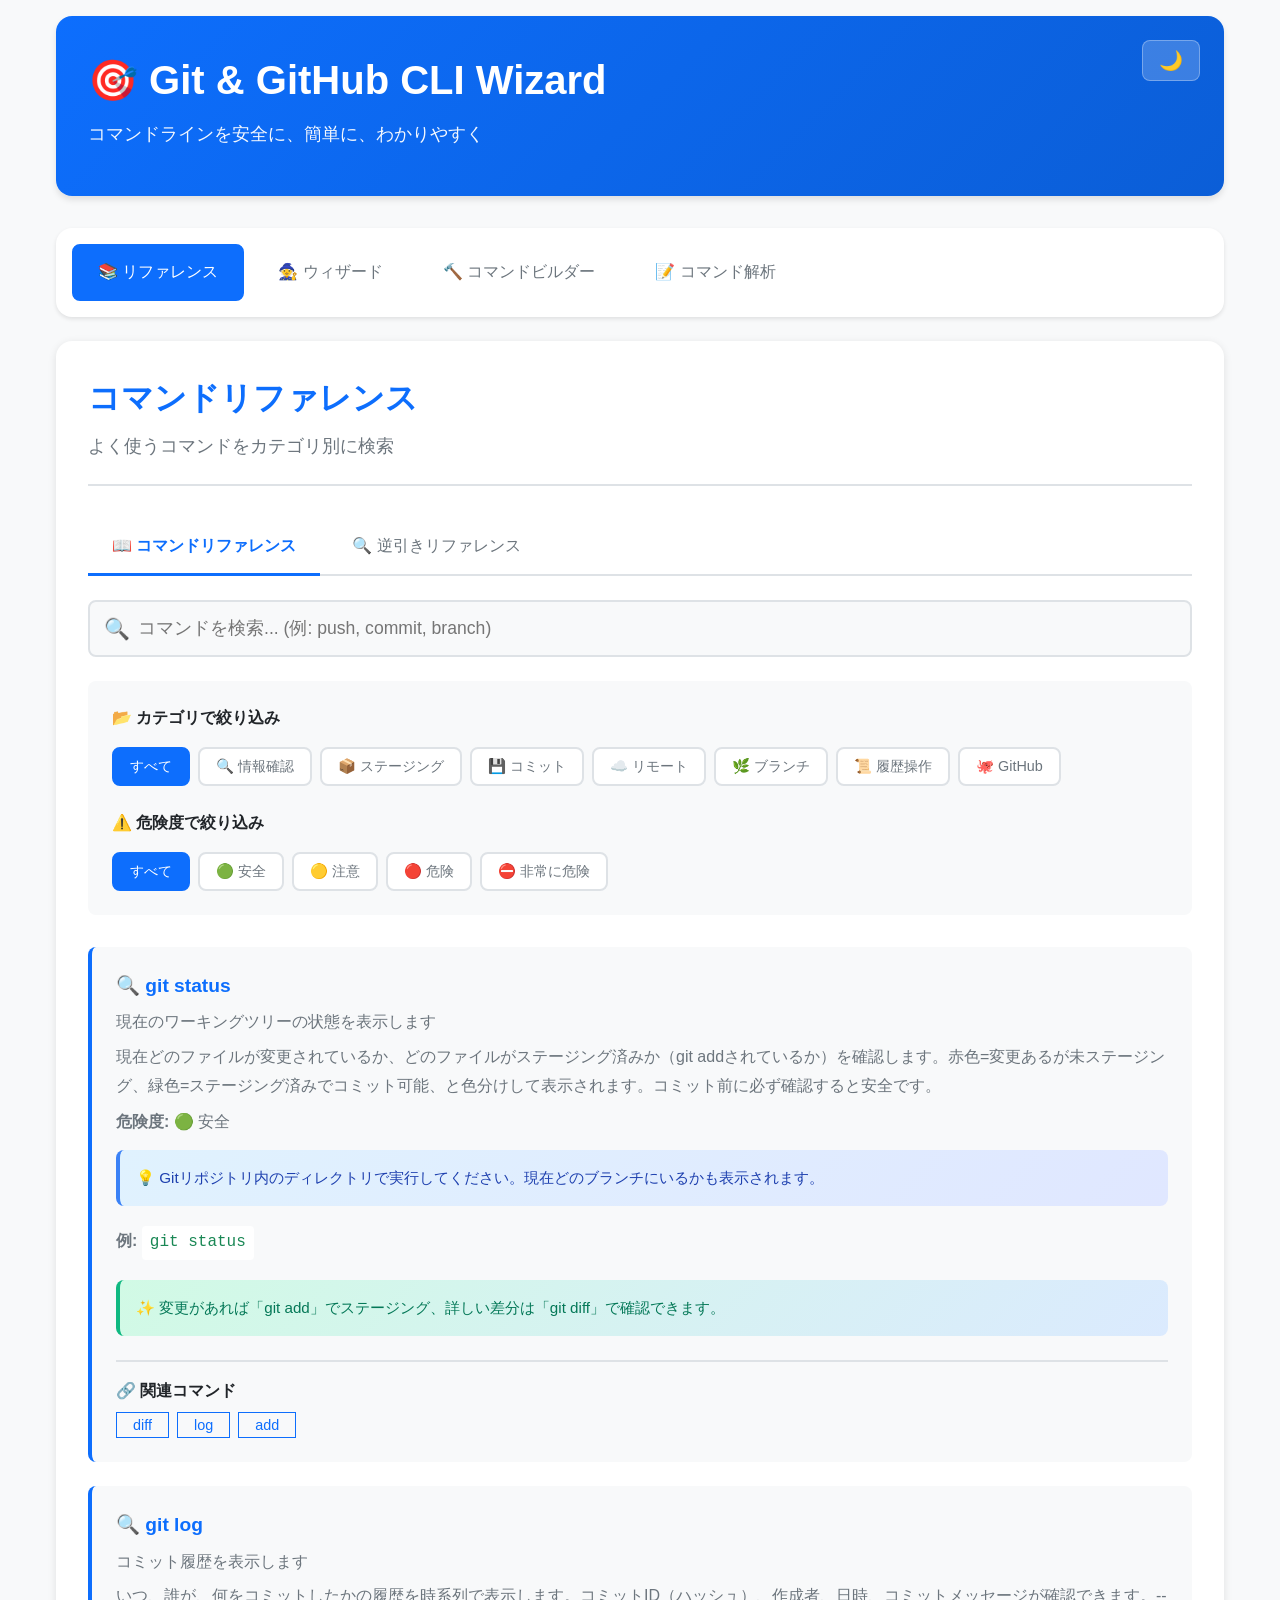
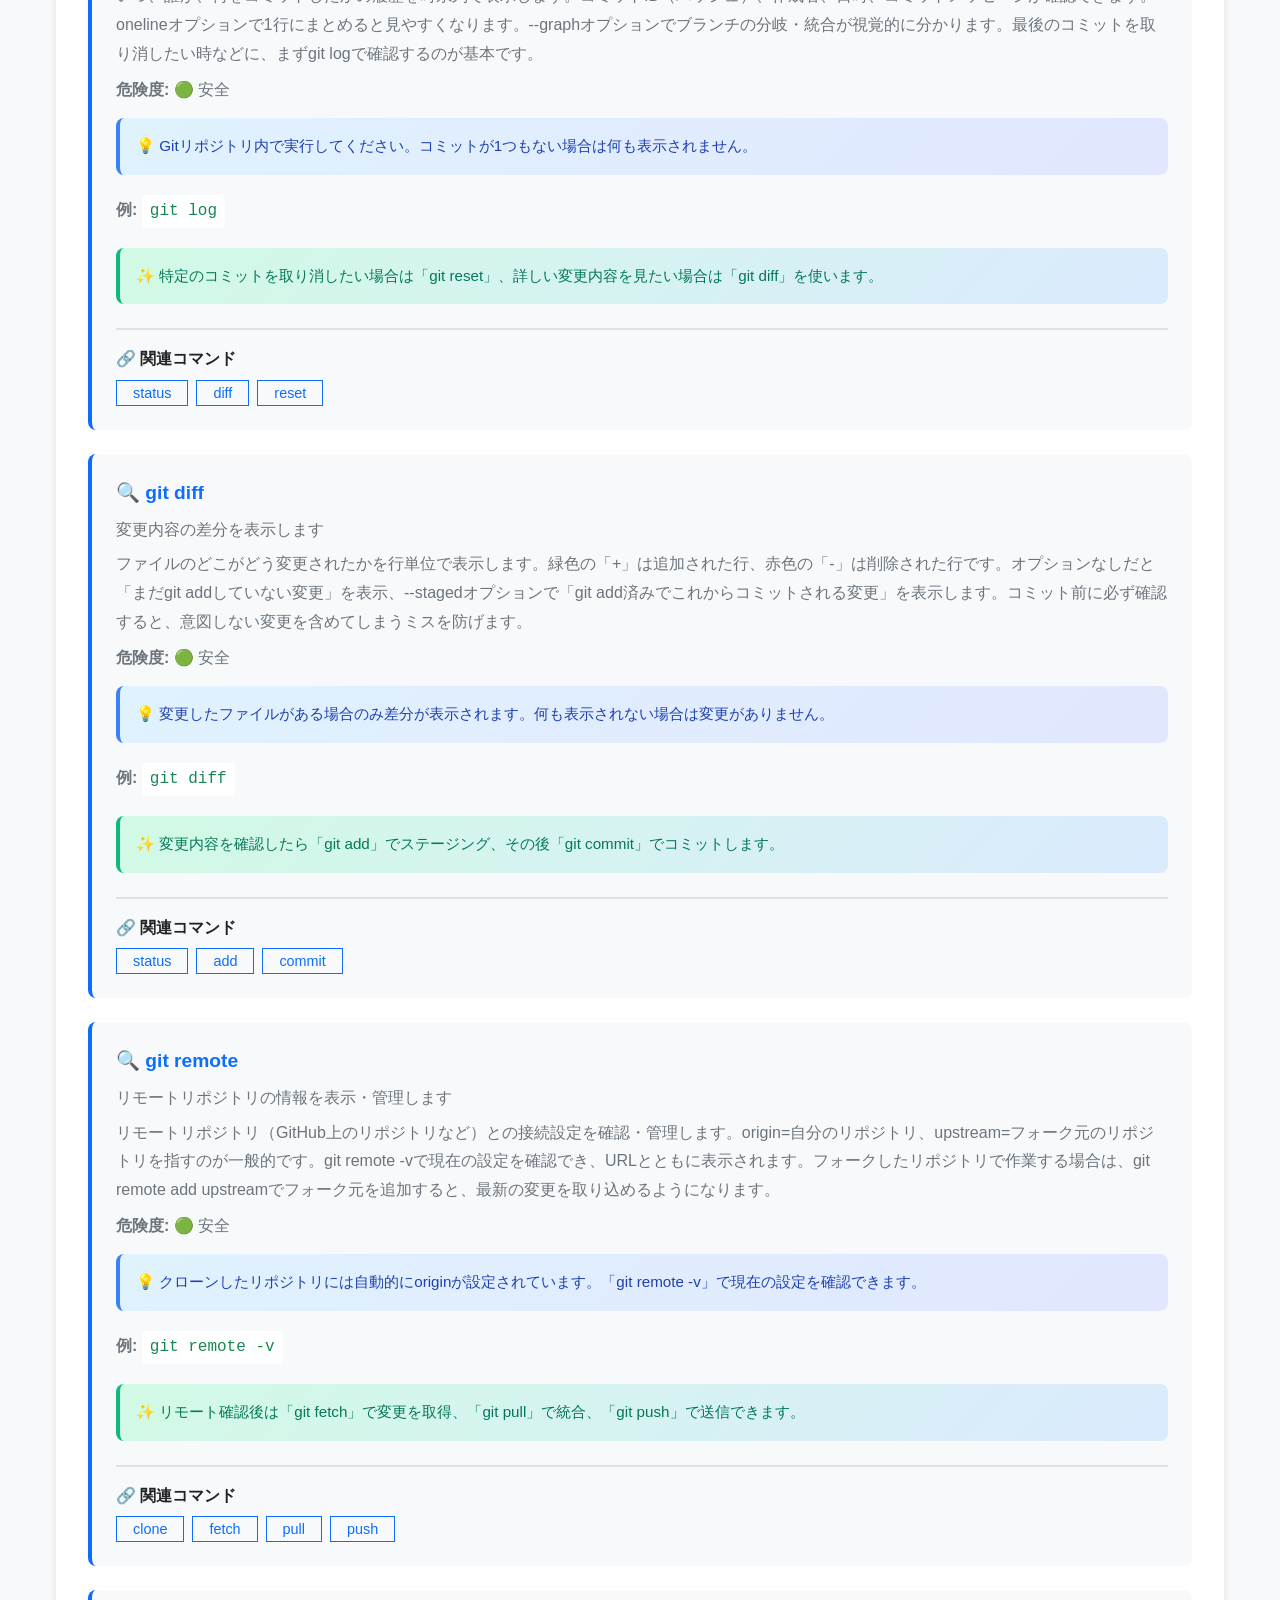
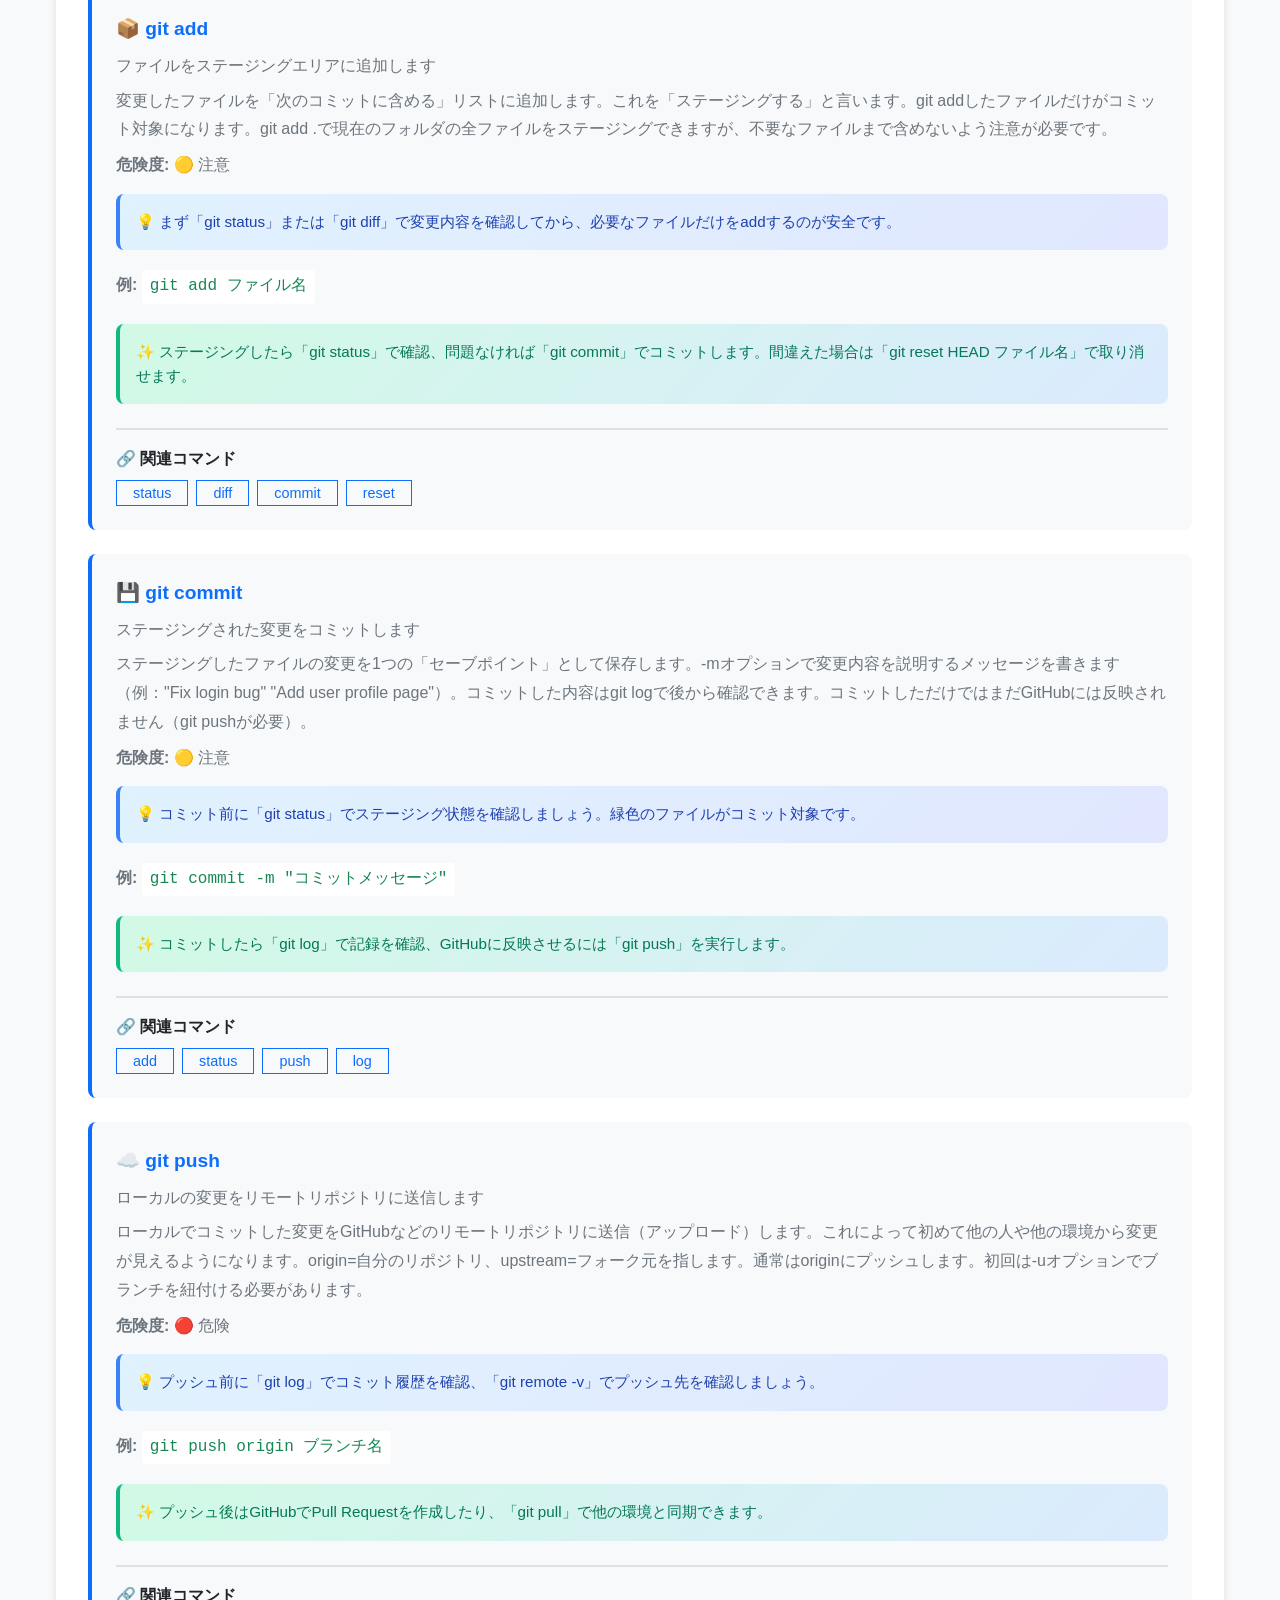
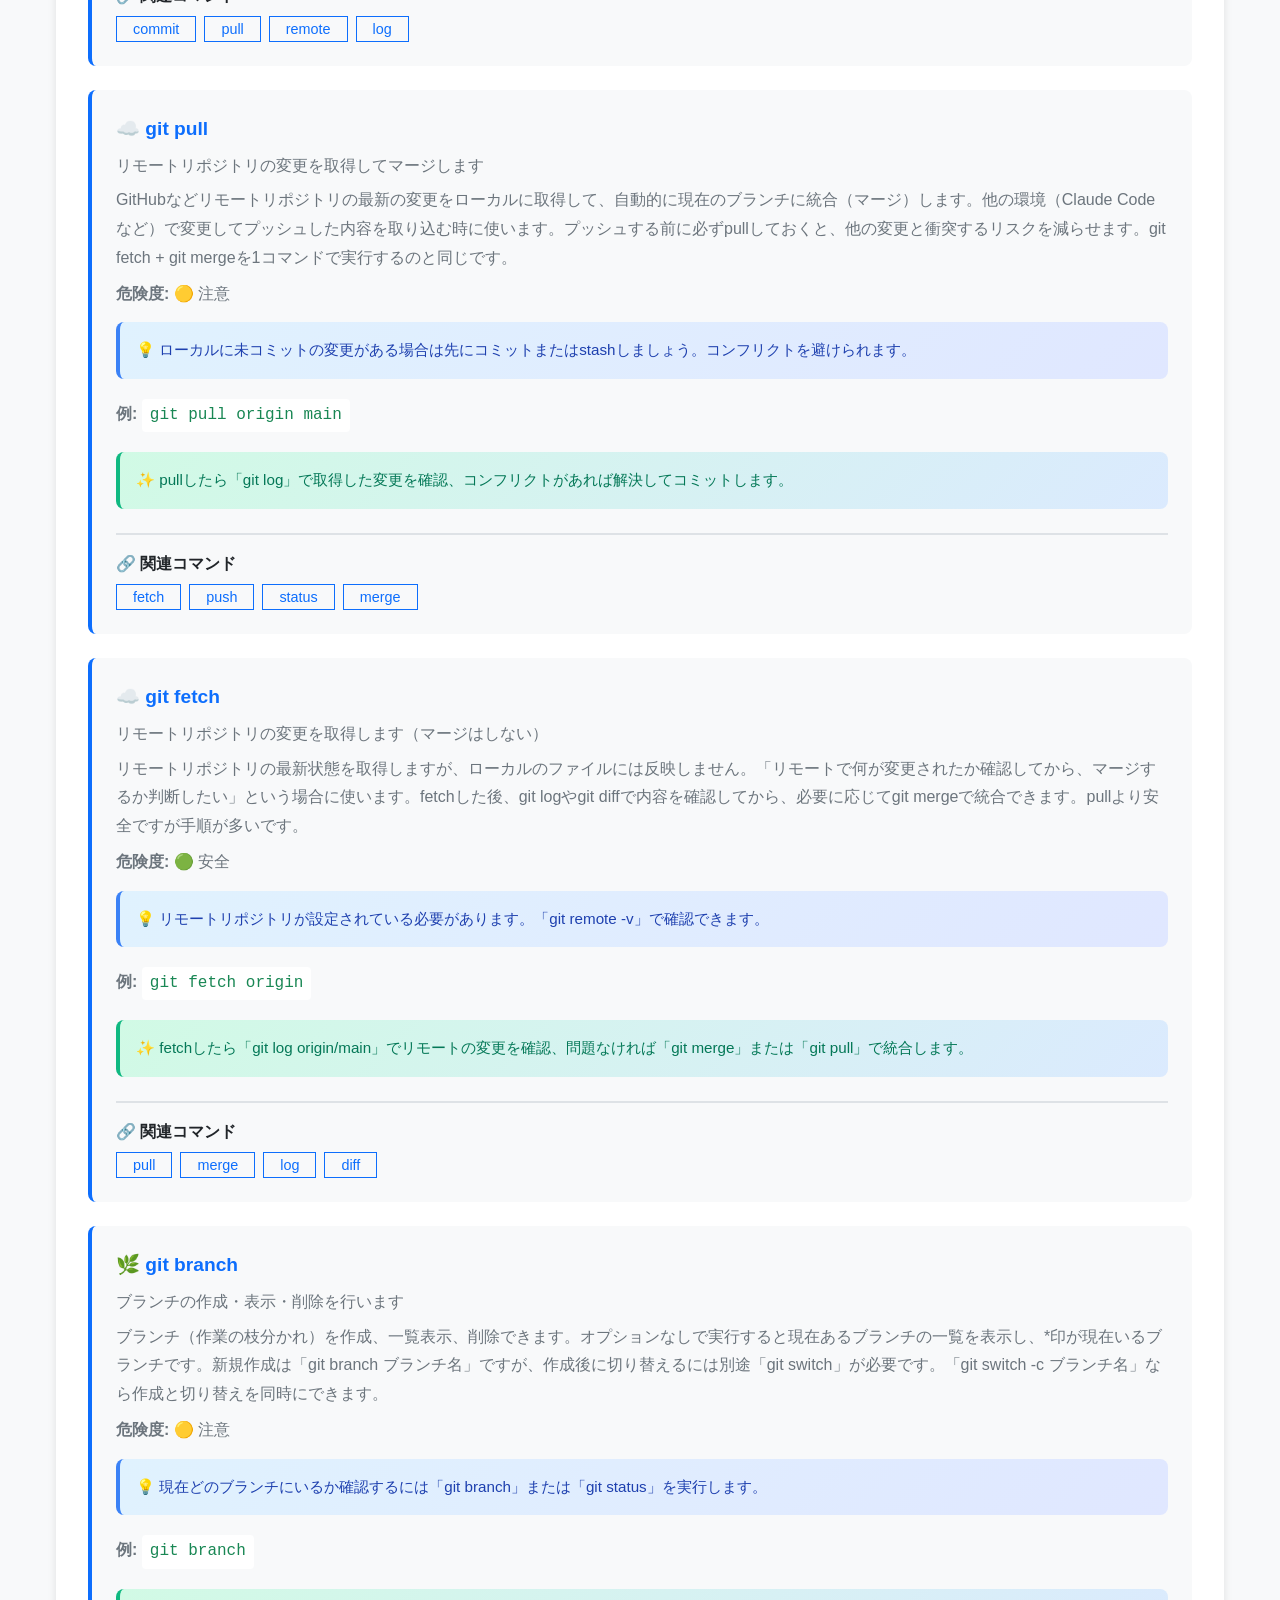
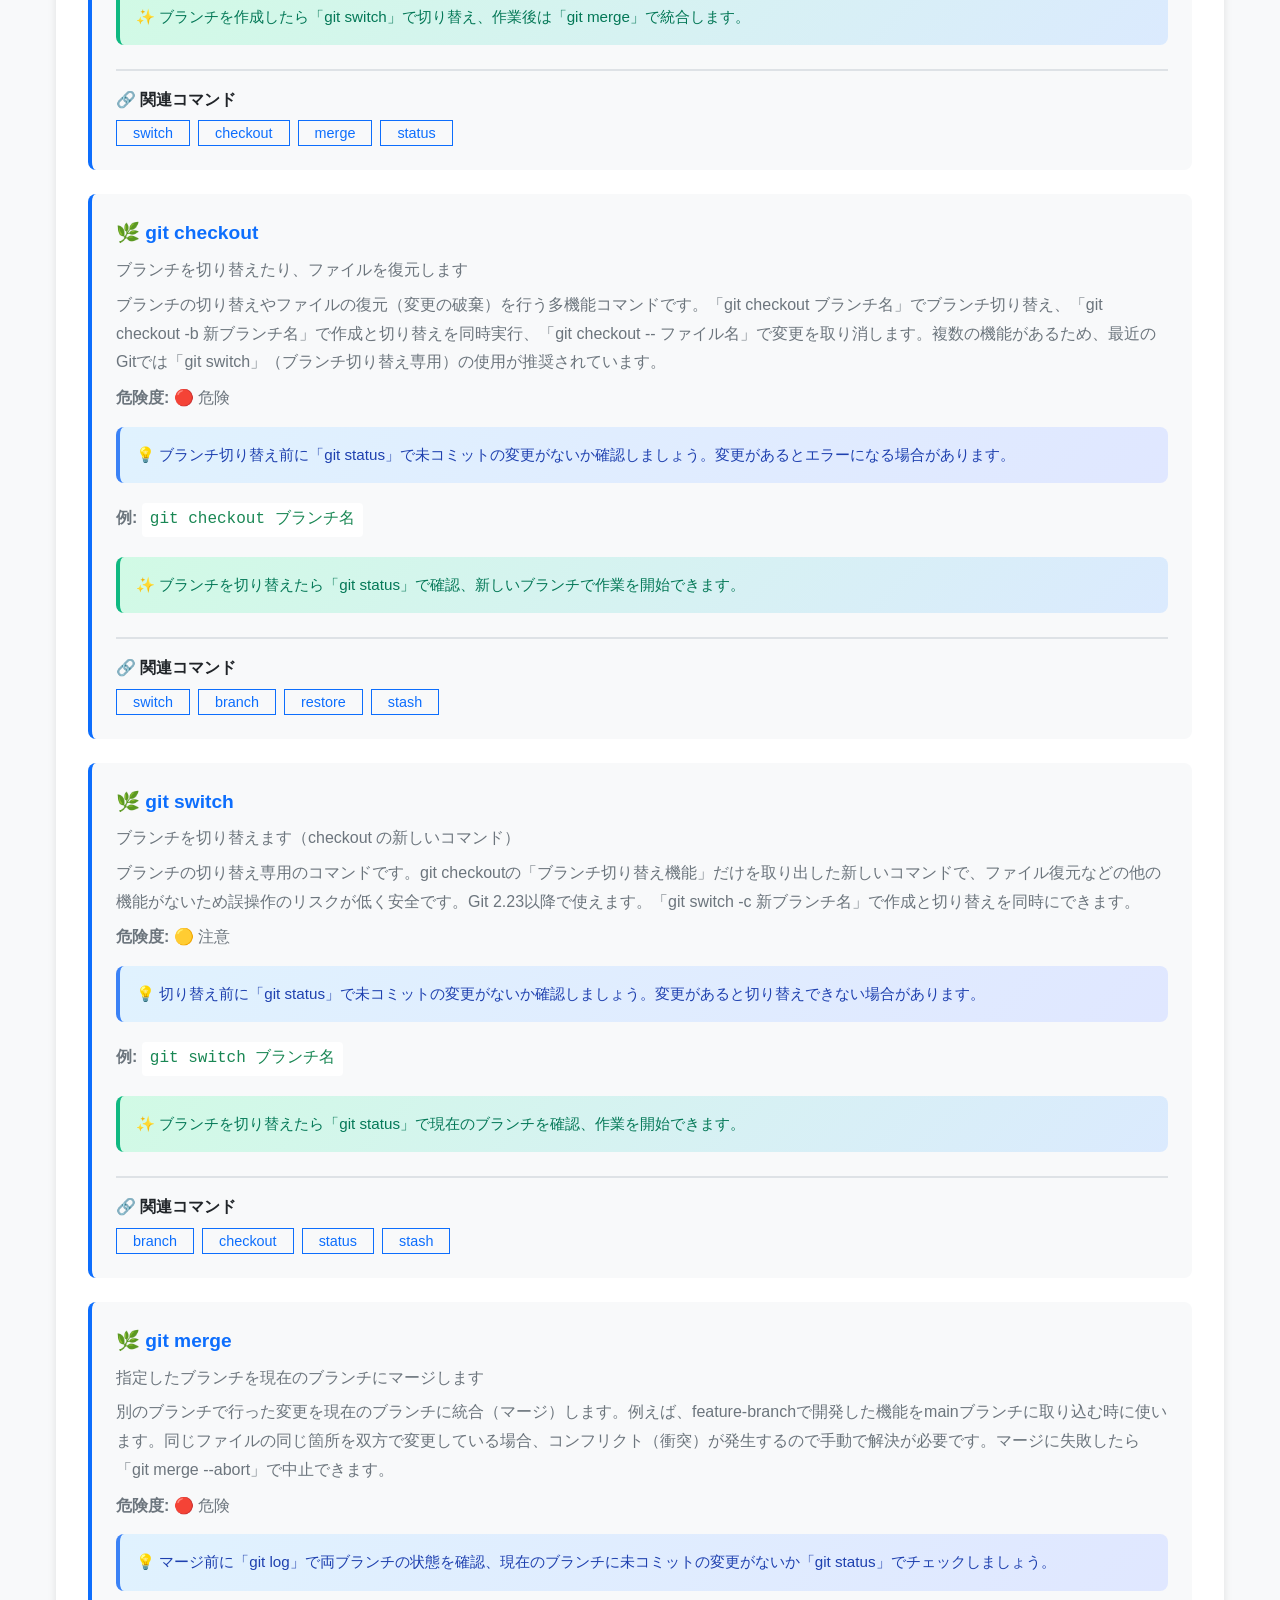
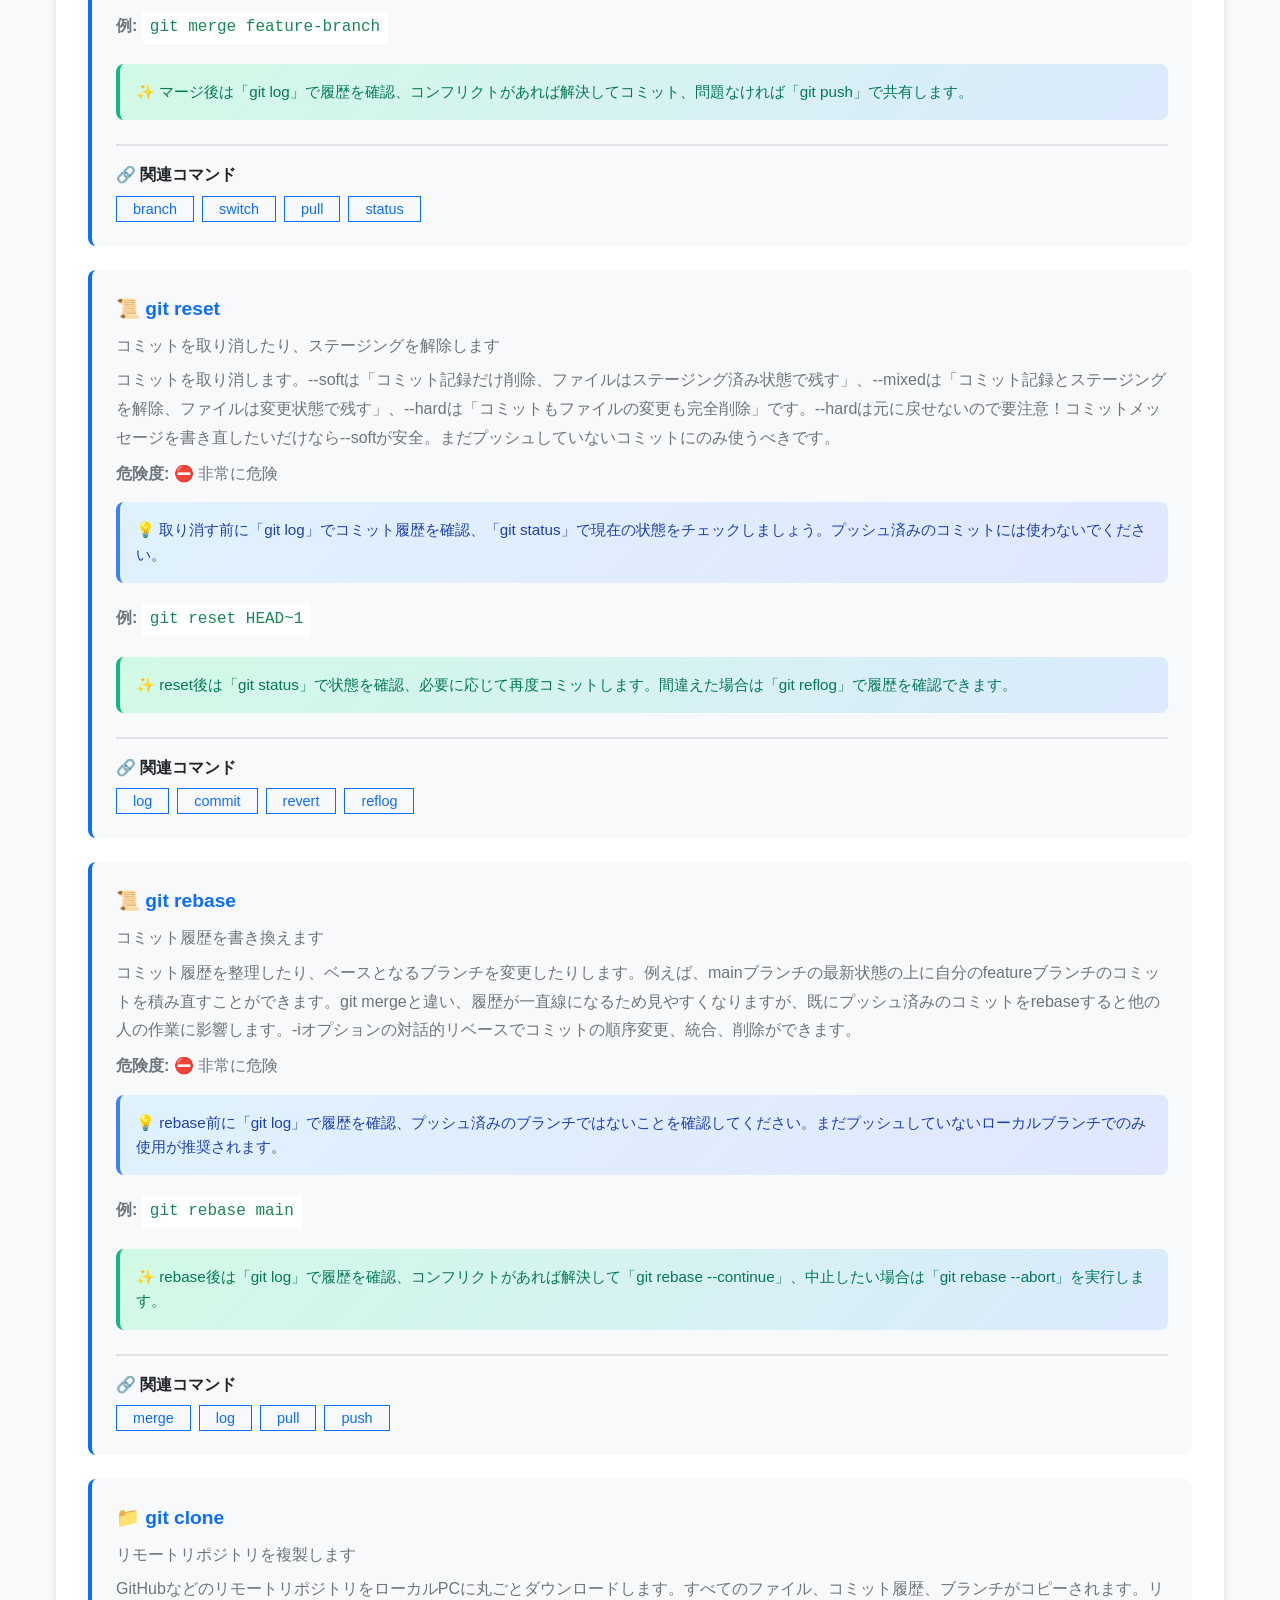
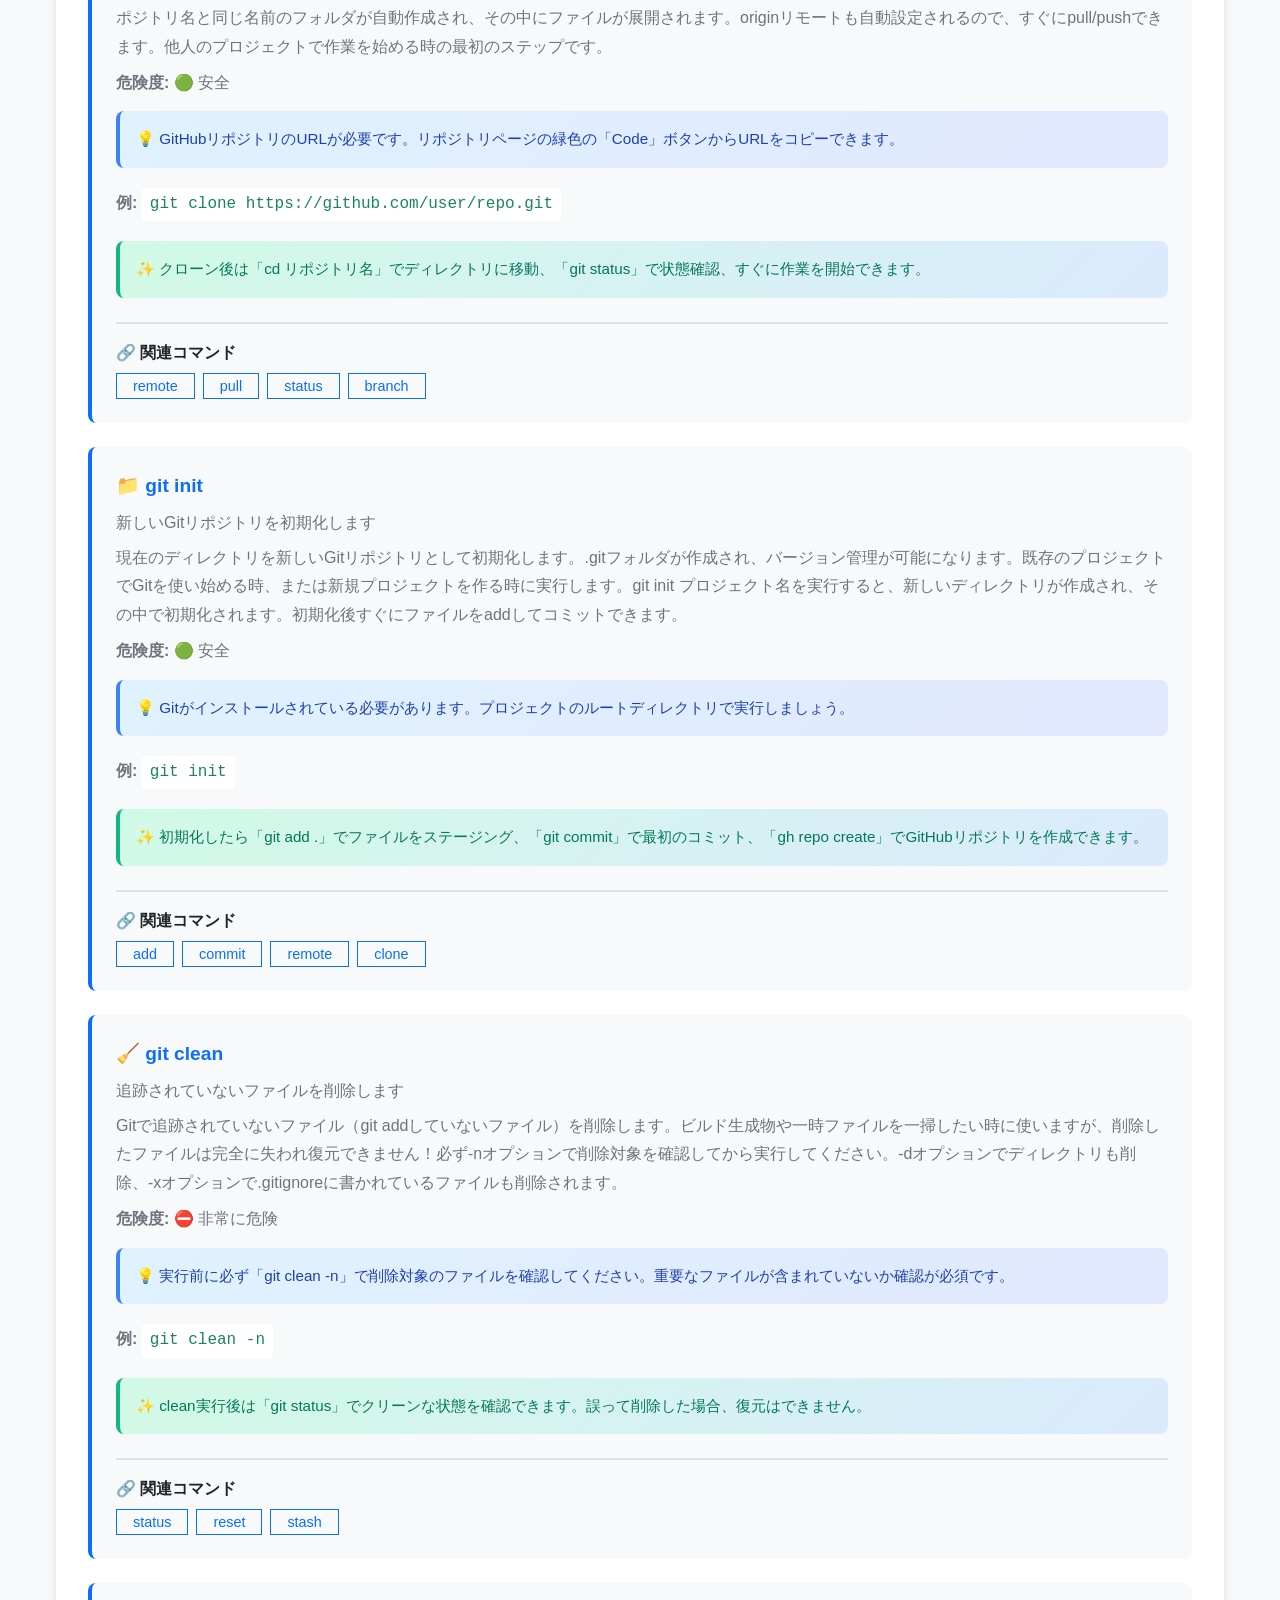
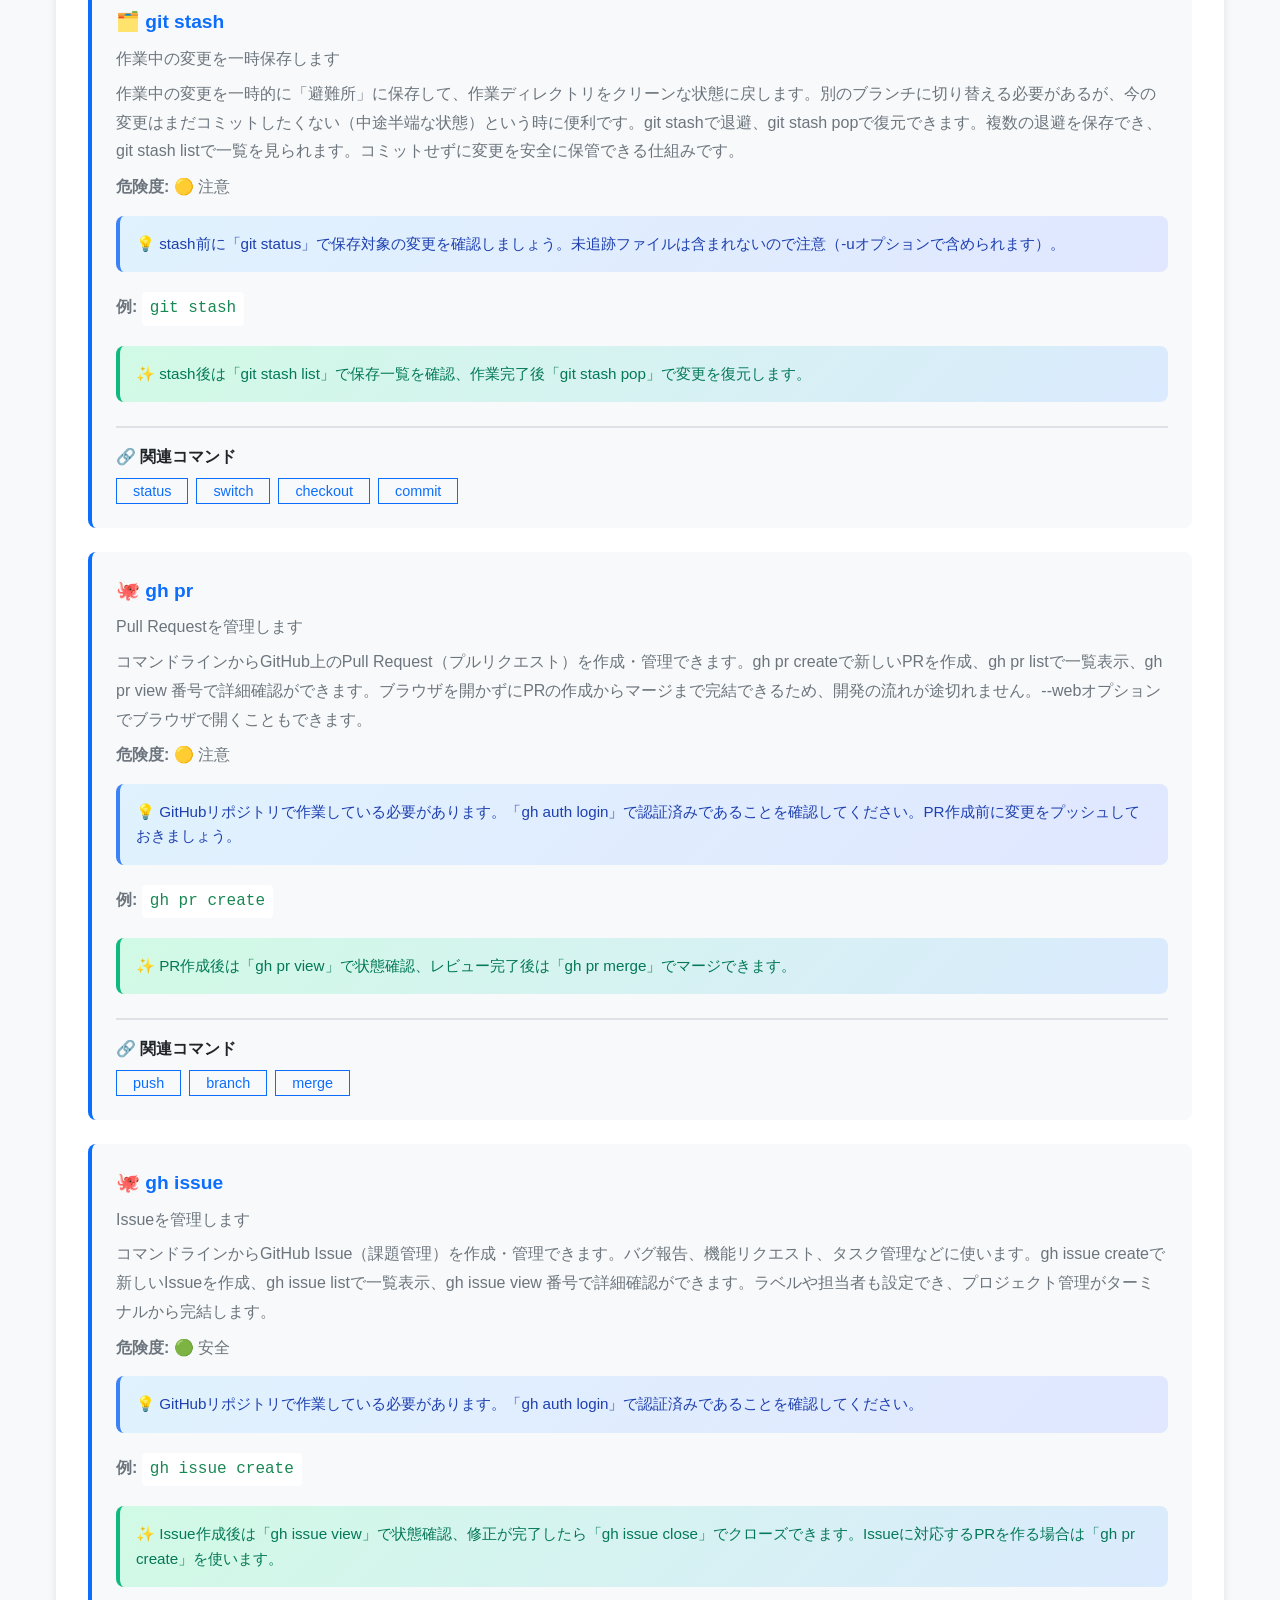
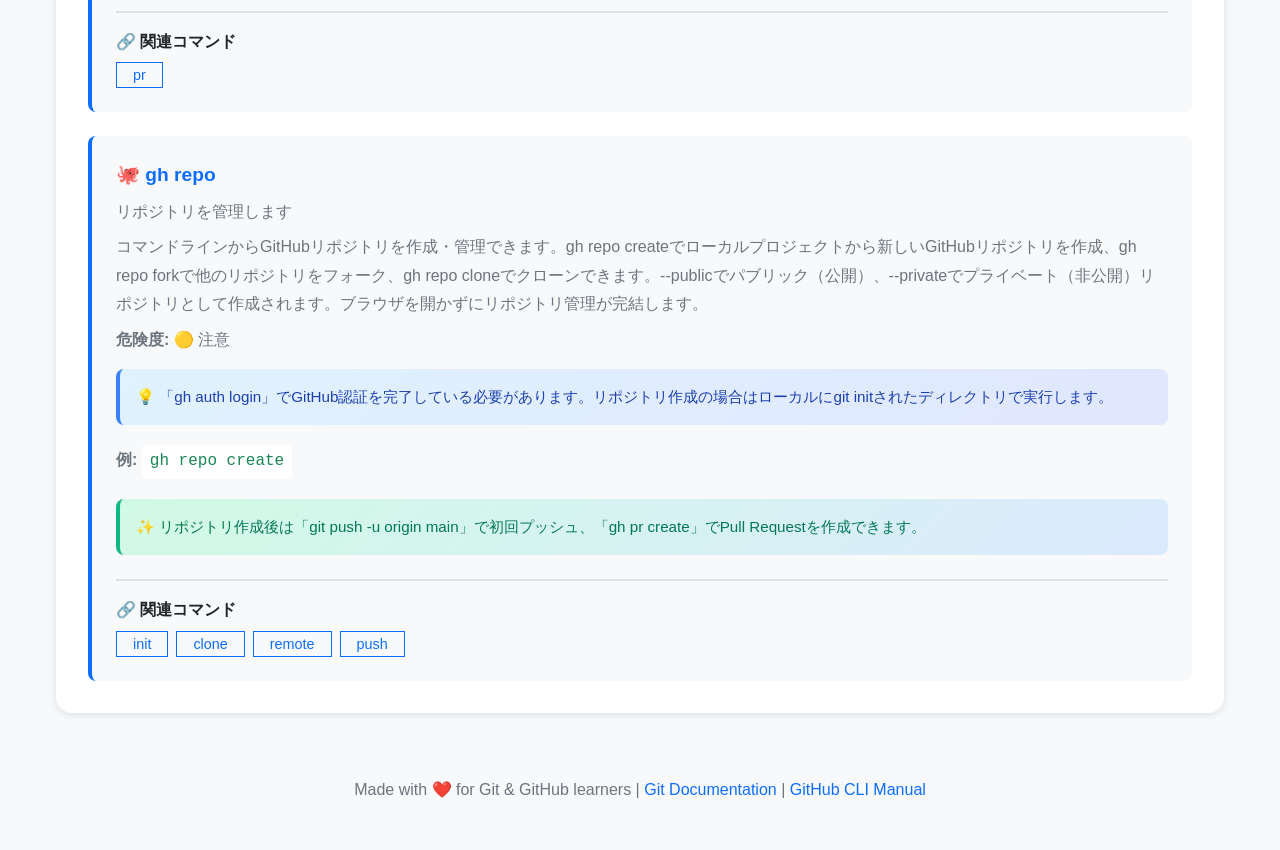
==== commit db6cd9f7: "Change default tab to Reference and reorder menu - デフォルト表示をリファレンスに変更 - メニュー順を変更: リファレンス → ウィザード → コマ" ====
--- a/index.html
+++ b/index.html
@@ -25,24 +25,24 @@
 
         <!-- Tab Navigation -->
         <nav class="tabs">
-            <button class="tab active" data-tab="analyzer">
-                📝 コマンド解析
+            <button class="tab active" data-tab="reference">
+                📚 リファレンス
+            </button>
+            <button class="tab" data-tab="wizard">
+                🧙 ウィザード
             </button>
             <button class="tab" data-tab="builder">
                 🔨 コマンドビルダー
             </button>
-            <button class="tab" data-tab="wizard">
-                🧙 ウィザード
-            </button>
-            <button class="tab" data-tab="reference">
-                📚 リファレンス
+            <button class="tab" data-tab="analyzer">
+                📝 コマンド解析
             </button>
         </nav>
 
         <!-- Content Sections -->
         <main class="main-content">
             <!-- Command Analyzer Section -->
-            <section id="analyzer" class="tab-content active">
+            <section id="analyzer" class="tab-content">
                 <div class="section-header">
                     <h2>コマンド解析・解説</h2>
                     <p>実行したいコマンドを貼り付けて、何が起こるか事前に確認しましょう</p>
@@ -458,7 +458,7 @@
             </section>
 
             <!-- Reference Section -->
-            <section id="reference" class="tab-content">
+            <section id="reference" class="tab-content active">
                 <div class="section-header">
                     <h2>コマンドリファレンス</h2>
                     <p>よく使うコマンドをカテゴリ別に検索</p>
